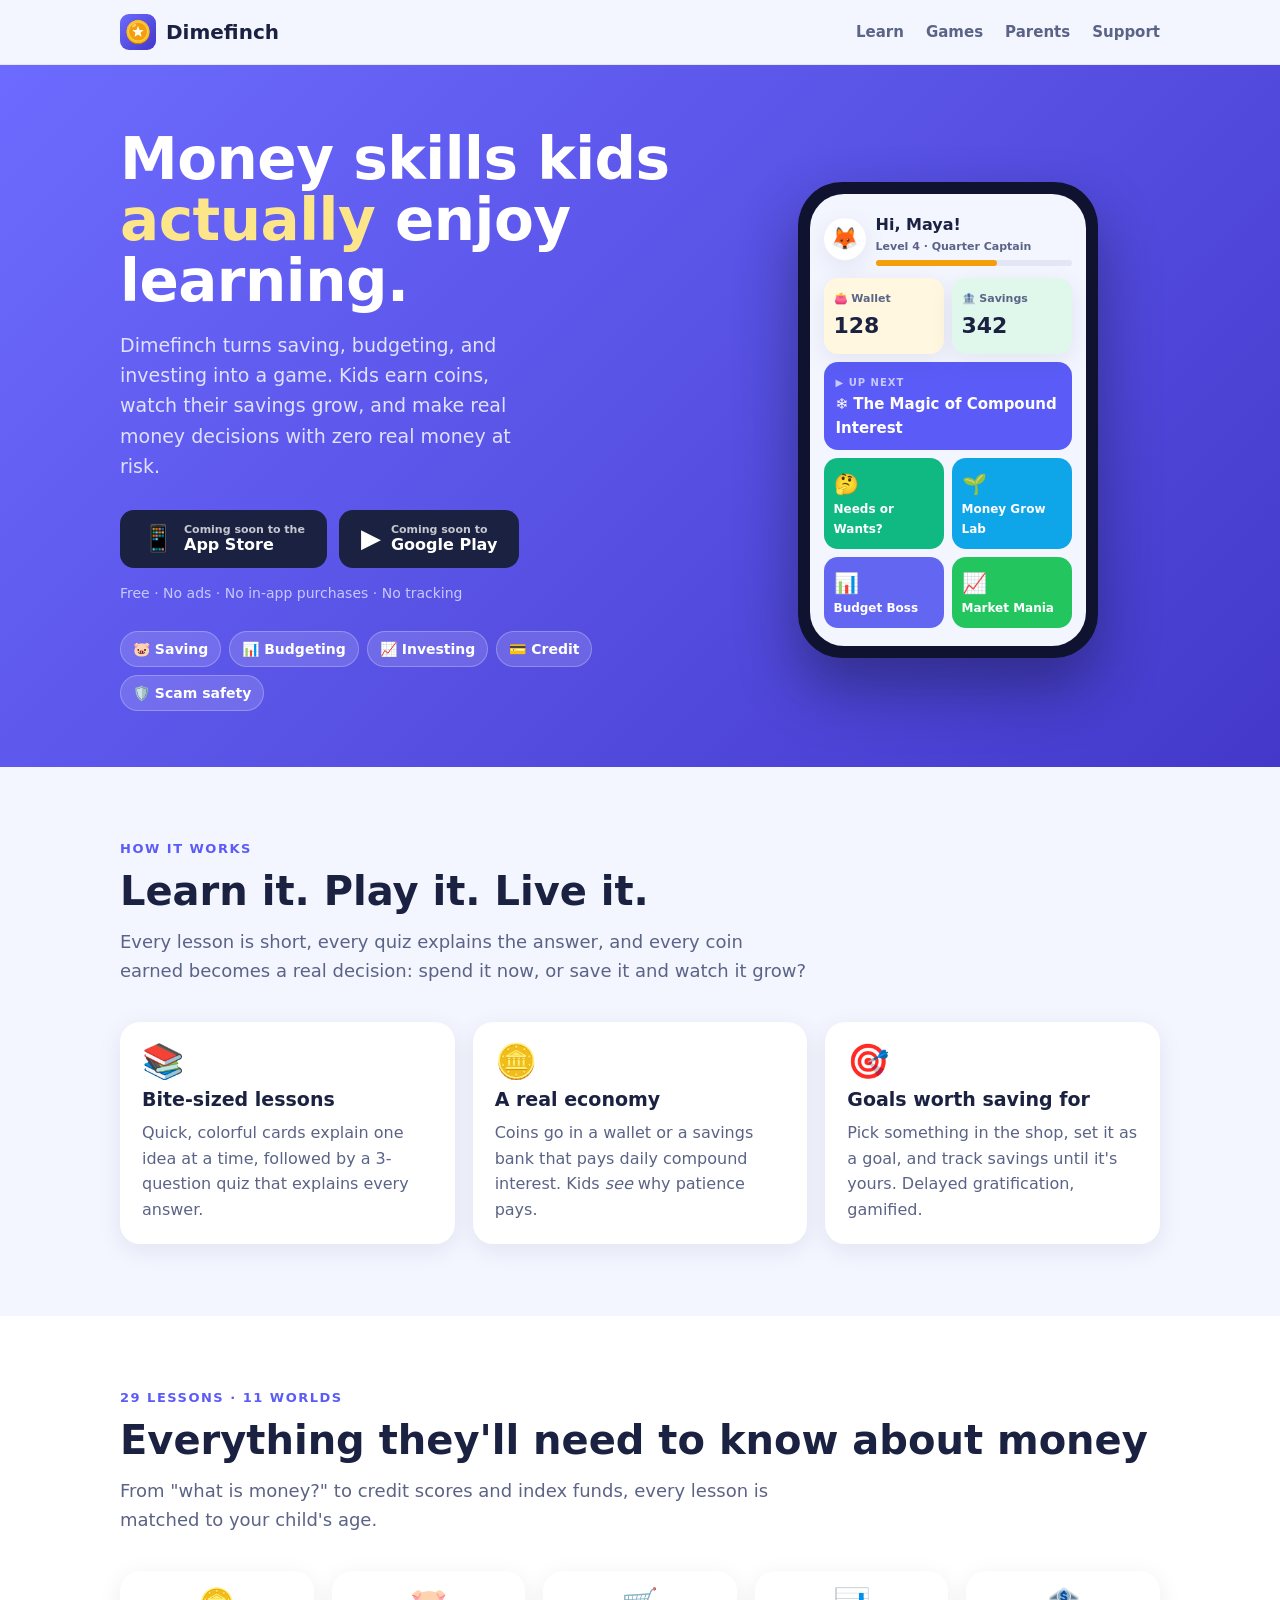
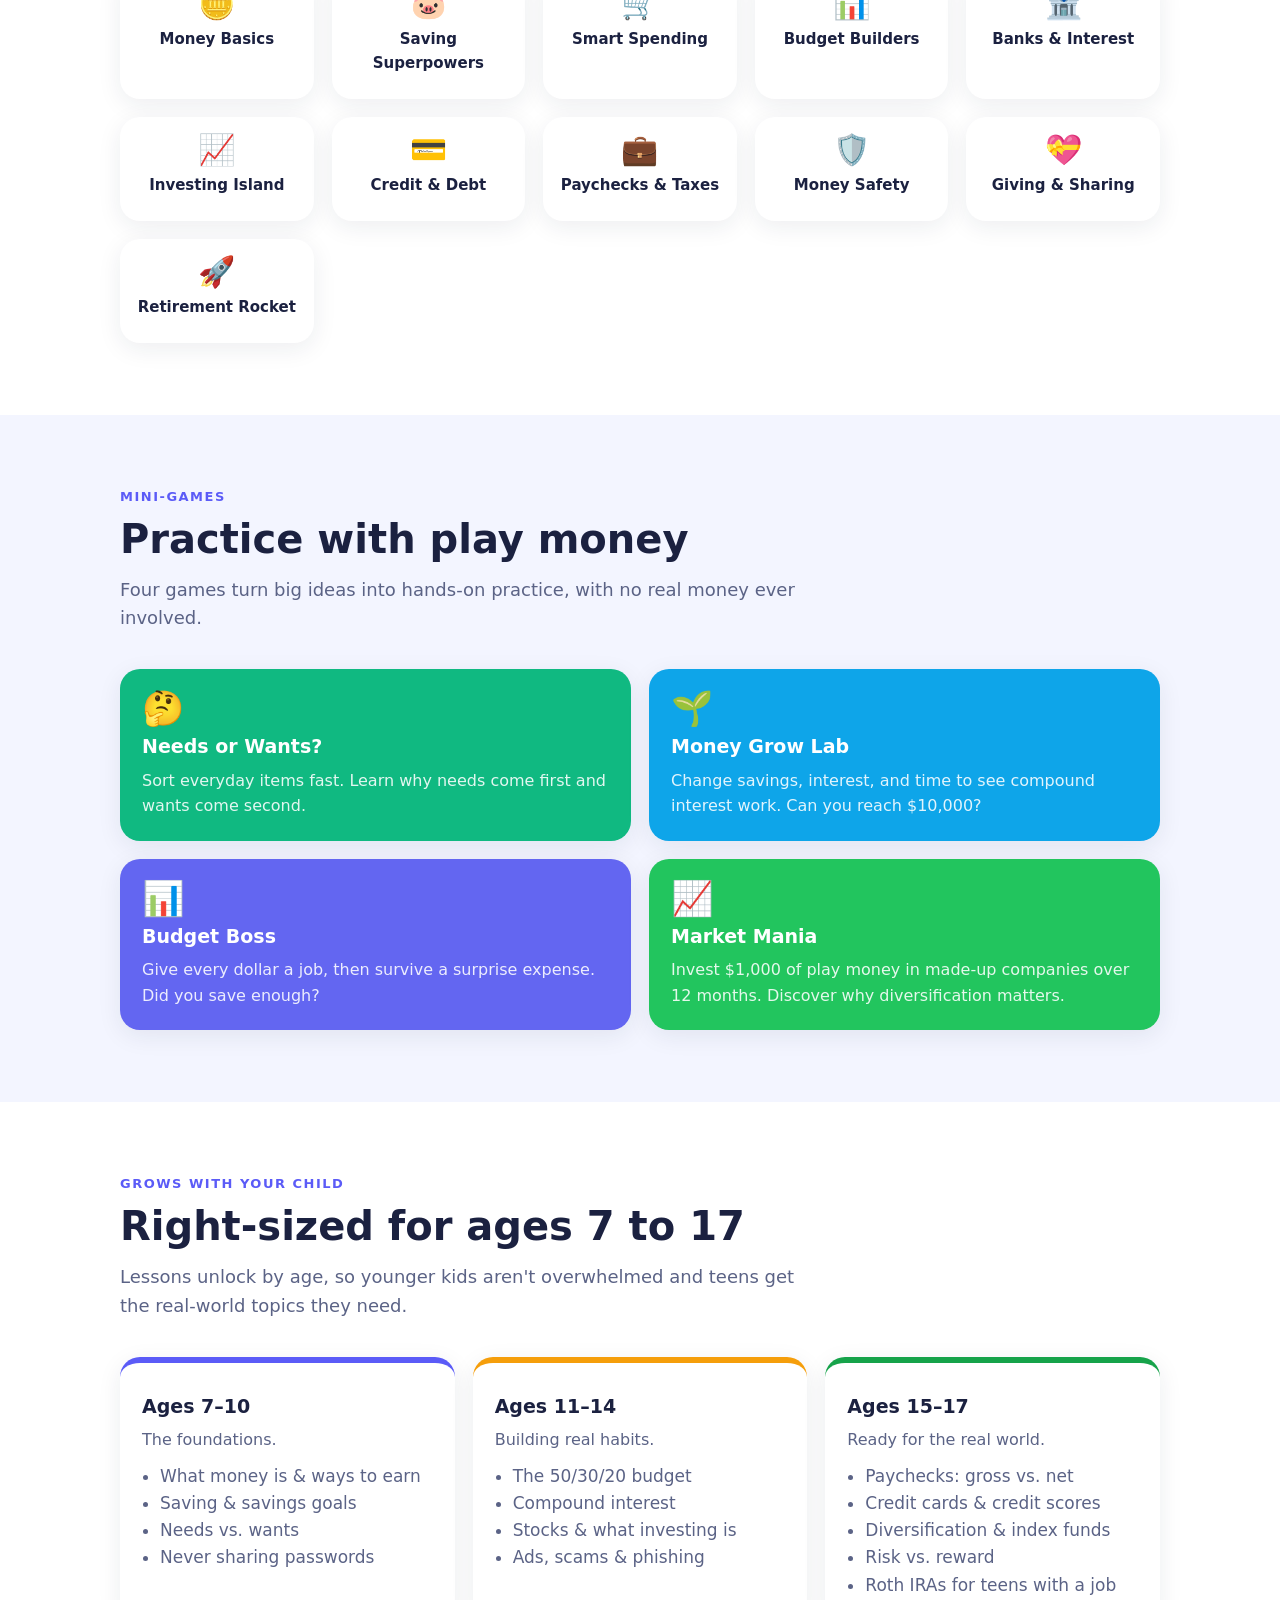
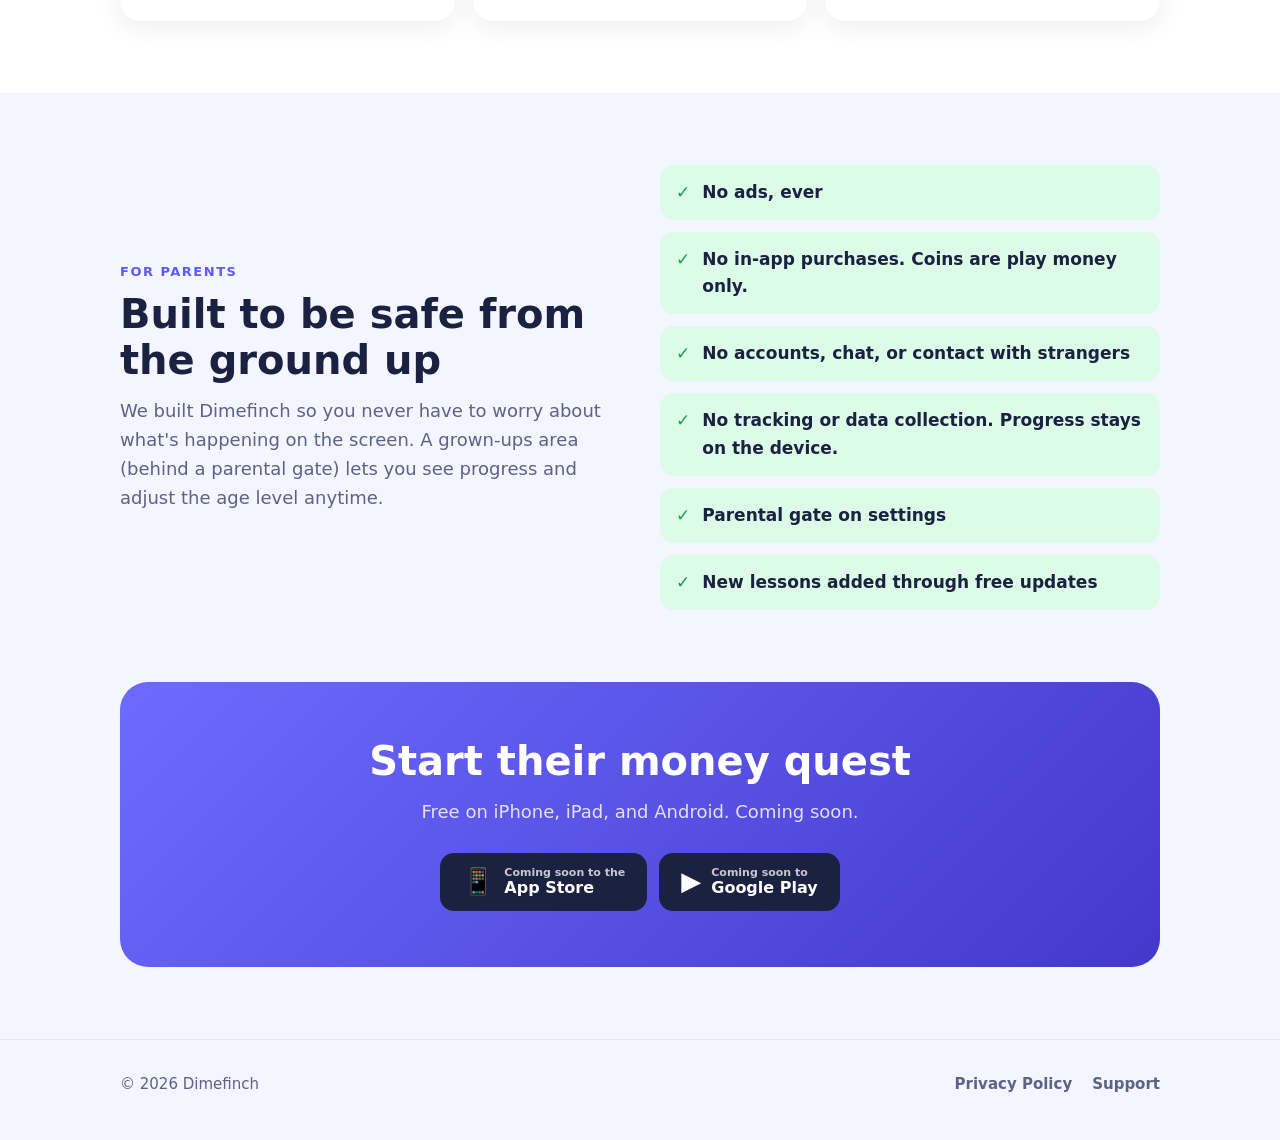
==== index.html @ 4762e1cc "Add Dimefinch website, privacy policy and support page" ====
<!doctype html>
<html lang="en">
<head>
  <meta charset="utf-8">
  <meta name="viewport" content="width=device-width, initial-scale=1">
  <title>Dimefinch: Money Game for Kids</title>
  <meta name="description" content="Dimefinch teaches kids ages 7–17 how money works (saving, budgeting, investing and more) through fun lessons and games. No ads, no tracking, no in-app purchases.">
  <meta property="og:title" content="Dimefinch: Money Game for Kids">
  <meta property="og:description" content="Fun lessons and games that teach kids 7–17 to save, budget, and invest. No ads, no tracking.">
  <meta property="og:image" content="icon.png">
  <link rel="icon" href="favicon.png">
  <link rel="apple-touch-icon" href="icon.png">
  <link rel="stylesheet" href="style.css">
</head>
<body>

<header class="nav">
  <div class="wrap">
    <a class="brand" href="index.html"><img src="icon.png" alt="">Dimefinch</a>
    <nav class="nav-links">
      <a href="#learn" class="hide-sm">Learn</a>
      <a href="#games" class="hide-sm">Games</a>
      <a href="#parents">Parents</a>
      <a href="support.html">Support</a>
    </nav>
  </div>
</header>

<main>
  <div class="hero">
    <div class="wrap">
      <div>
        <h1>Money skills kids <em>actually</em> enjoy learning.</h1>
        <p class="lead">Dimefinch turns saving, budgeting, and investing into a game. Kids earn coins, watch their savings grow, and make real money decisions with zero real money at risk.</p>
        <div class="badges">
          <a class="btn btn-dark" aria-disabled="true"><span class="icon">📱</span><span><small>Coming soon to the</small>App Store</span></a>
          <a class="btn btn-dark" aria-disabled="true"><span class="icon">▶</span><span><small>Coming soon to</small>Google Play</span></a>
        </div>
        <p class="note">Free · No ads · No in-app purchases · No tracking</p>
        <div class="chips">
          <span class="chip">🐷 Saving</span><span class="chip">📊 Budgeting</span><span class="chip">📈 Investing</span><span class="chip">💳 Credit</span><span class="chip">🛡️ Scam safety</span>
        </div>
      </div>

      <div class="phone" aria-label="Preview of the Dimefinch home screen">
        <div class="screen">
          <div class="s-head">
            <div class="s-ava">🦊</div>
            <div style="flex:1">
              <div class="s-name">Hi, Maya!</div>
              <div class="s-level">Level 4 · Quarter Captain</div>
              <div class="s-bar"><i></i></div>
            </div>
          </div>
          <div class="s-row">
            <div class="s-tile" style="background:#FFF7E0"><span>👛 Wallet</span><b>128</b></div>
            <div class="s-tile" style="background:#E0F7EC"><span>🏦 Savings</span><b>342</b></div>
          </div>
          <div class="s-next"><small>▶ UP NEXT</small><b>❄️ The Magic of Compound Interest</b></div>
          <div class="s-row">
            <div class="s-game" style="background:#10B981"><span class="e">🤔</span>Needs or Wants?</div>
            <div class="s-game" style="background:#0EA5E9"><span class="e">🌱</span>Money Grow Lab</div>
          </div>
          <div class="s-row" style="margin:0">
            <div class="s-game" style="background:#6366F1"><span class="e">📊</span>Budget Boss</div>
            <div class="s-game" style="background:#22C55E"><span class="e">📈</span>Market Mania</div>
          </div>
        </div>
      </div>
    </div>
  </div>

  <section id="how">
    <div class="wrap">
      <p class="eyebrow">How it works</p>
      <h2>Learn it. Play it. Live it.</h2>
      <p class="section-lead">Every lesson is short, every quiz explains the answer, and every coin earned becomes a real decision: spend it now, or save it and watch it grow?</p>
      <div class="grid grid-3">
        <div class="card"><div class="e">📚</div><h3>Bite-sized lessons</h3><p>Quick, colorful cards explain one idea at a time, followed by a 3-question quiz that explains every answer.</p></div>
        <div class="card"><div class="e">🪙</div><h3>A real economy</h3><p>Coins go in a wallet or a savings bank that pays daily compound interest. Kids <em>see</em> why patience pays.</p></div>
        <div class="card"><div class="e">🎯</div><h3>Goals worth saving for</h3><p>Pick something in the shop, set it as a goal, and track savings until it's yours. Delayed gratification, gamified.</p></div>
      </div>
    </div>
  </section>

  <section id="learn" class="alt">
    <div class="wrap">
      <p class="eyebrow">29 lessons · 11 worlds</p>
      <h2>Everything they'll need to know about money</h2>
      <p class="section-lead">From "what is money?" to credit scores and index funds, every lesson is matched to your child's age.</p>
      <div class="grid grid-5">
        <div class="card world"><div class="e">🪙</div><h3>Money Basics</h3></div>
        <div class="card world"><div class="e">🐷</div><h3>Saving Superpowers</h3></div>
        <div class="card world"><div class="e">🛒</div><h3>Smart Spending</h3></div>
        <div class="card world"><div class="e">📊</div><h3>Budget Builders</h3></div>
        <div class="card world"><div class="e">🏦</div><h3>Banks &amp; Interest</h3></div>
        <div class="card world"><div class="e">📈</div><h3>Investing Island</h3></div>
        <div class="card world"><div class="e">💳</div><h3>Credit &amp; Debt</h3></div>
        <div class="card world"><div class="e">💼</div><h3>Paychecks &amp; Taxes</h3></div>
        <div class="card world"><div class="e">🛡️</div><h3>Money Safety</h3></div>
        <div class="card world"><div class="e">💝</div><h3>Giving &amp; Sharing</h3></div>
        <div class="card world"><div class="e">🚀</div><h3>Retirement Rocket</h3></div>
      </div>
    </div>
  </section>

  <section id="games">
    <div class="wrap">
      <p class="eyebrow">Mini-games</p>
      <h2>Practice with play money</h2>
      <p class="section-lead">Four games turn big ideas into hands-on practice, with no real money ever involved.</p>
      <div class="grid grid-2">
        <div class="card game" style="background:#10B981"><div class="e">🤔</div><h3>Needs or Wants?</h3><p>Sort everyday items fast. Learn why needs come first and wants come second.</p></div>
        <div class="card game" style="background:#0EA5E9"><div class="e">🌱</div><h3>Money Grow Lab</h3><p>Change savings, interest, and time to see compound interest work. Can you reach $10,000?</p></div>
        <div class="card game" style="background:#6366F1"><div class="e">📊</div><h3>Budget Boss</h3><p>Give every dollar a job, then survive a surprise expense. Did you save enough?</p></div>
        <div class="card game" style="background:#22C55E"><div class="e">📈</div><h3>Market Mania</h3><p>Invest $1,000 of play money in made-up companies over 12 months. Discover why diversification matters.</p></div>
      </div>
    </div>
  </section>

  <section class="alt ages">
    <div class="wrap">
      <p class="eyebrow">Grows with your child</p>
      <h2>Right-sized for ages 7 to 17</h2>
      <p class="section-lead">Lessons unlock by age, so younger kids aren't overwhelmed and teens get the real-world topics they need.</p>
      <div class="grid grid-3">
        <div class="card"><h3>Ages 7–10</h3><p>The foundations.</p><ul><li>What money is &amp; ways to earn</li><li>Saving &amp; savings goals</li><li>Needs vs. wants</li><li>Never sharing passwords</li></ul></div>
        <div class="card"><h3>Ages 11–14</h3><p>Building real habits.</p><ul><li>The 50/30/20 budget</li><li>Compound interest</li><li>Stocks &amp; what investing is</li><li>Ads, scams &amp; phishing</li></ul></div>
        <div class="card"><h3>Ages 15–17</h3><p>Ready for the real world.</p><ul><li>Paychecks: gross vs. net</li><li>Credit cards &amp; credit scores</li><li>Diversification &amp; index funds</li><li>Risk vs. reward</li><li>Roth IRAs for teens with a job</li></ul></div>
      </div>
    </div>
  </section>

  <section id="parents">
    <div class="wrap parents">
      <div>
        <p class="eyebrow">For parents</p>
        <h2>Built to be safe from the ground up</h2>
        <p class="section-lead" style="margin-bottom:0">We built Dimefinch so you never have to worry about what's happening on the screen. A grown-ups area (behind a parental gate) lets you see progress and adjust the age level anytime.</p>
      </div>
      <ul class="checks">
        <li>No ads, ever</li>
        <li>No in-app purchases. Coins are play money only.</li>
        <li>No accounts, chat, or contact with strangers</li>
        <li>No tracking or data collection. Progress stays on the device.</li>
        <li>Parental gate on settings</li>
        <li>New lessons added through free updates</li>
      </ul>
    </div>
  </section>

  <section style="padding-top:0">
    <div class="wrap">
      <div class="cta">
        <h2>Start their money quest</h2>
        <p>Free on iPhone, iPad, and Android. Coming soon.</p>
        <div class="badges">
          <a class="btn btn-dark" aria-disabled="true"><span class="icon">📱</span><span><small>Coming soon to the</small>App Store</span></a>
          <a class="btn btn-dark" aria-disabled="true"><span class="icon">▶</span><span><small>Coming soon to</small>Google Play</span></a>
        </div>
      </div>
    </div>
  </section>
</main>

<footer>
  <div class="wrap">
    <span>© 2026 Dimefinch</span>
    <nav><a href="privacy.html">Privacy Policy</a><a href="support.html">Support</a></nav>
  </div>
</footer>

</body>
</html>
---- style.css ----
:root {
  --bg: #F3F5FF;
  --card: #FFFFFF;
  --ink: #1B2140;
  --sub: #5B6386;
  --line: #E3E7F5;
  --primary: #5B5BF7;
  --primary-dark: #3E3ED6;
  --gold: #F59E0B;
  --gold-soft: #FEF3C7;
  --green: #16A34A;
  --green-soft: #DCFCE7;
  --radius: 20px;
  --shadow: 0 6px 24px rgba(27, 33, 64, 0.08);
}

* { box-sizing: border-box; }

html { scroll-behavior: smooth; }

body {
  margin: 0;
  font-family: ui-rounded, system-ui, -apple-system, "Segoe UI", Roboto, sans-serif;
  color: var(--ink);
  background: var(--bg);
  line-height: 1.6;
  font-size: 17px;
}

a { color: var(--primary-dark); }

img { max-width: 100%; display: block; }

.wrap { max-width: 1080px; margin: 0 auto; padding: 0 20px; }

/* ── Nav ── */
.nav { position: sticky; top: 0; z-index: 10; background: rgba(243, 245, 255, 0.9); backdrop-filter: blur(10px); border-bottom: 1px solid var(--line); }
.nav .wrap { display: flex; align-items: center; justify-content: space-between; height: 64px; }
.brand { display: flex; align-items: center; gap: 10px; font-weight: 900; font-size: 20px; color: var(--ink); text-decoration: none; }
.brand img { width: 36px; height: 36px; border-radius: 9px; }
.nav-links { display: flex; gap: 22px; }
.nav-links a { color: var(--sub); font-weight: 800; text-decoration: none; font-size: 15px; }
.nav-links a:hover { color: var(--primary-dark); }

/* ── Buttons ── */
.btn { display: inline-flex; align-items: center; gap: 10px; padding: 14px 22px; border-radius: 14px; font-weight: 900; text-decoration: none; font-size: 16px; border: 0; }
.btn-dark { background: var(--ink); color: #fff; }
.btn-dark small { display: block; font-size: 11px; font-weight: 700; opacity: 0.75; line-height: 1.1; }
.btn-dark span { line-height: 1.15; text-align: left; }
.btn-dark .icon { font-size: 26px; }
.btn[aria-disabled="true"] { cursor: default; }

/* ── Hero ── */
.hero { padding: 64px 0 56px; background: linear-gradient(135deg, #6D6BFF 0%, #4338CA 100%); color: #fff; }
.hero .wrap { display: grid; grid-template-columns: 1.15fr 0.85fr; gap: 40px; align-items: center; }
.hero h1 { font-size: clamp(36px, 5.5vw, 58px); line-height: 1.05; margin: 0 0 18px; font-weight: 900; letter-spacing: -0.5px; }
.hero h1 em { font-style: normal; color: #FDE68A; }
.hero p.lead { font-size: 19px; color: #E0E1FF; margin: 0 0 28px; max-width: 34ch; }
.badges { display: flex; flex-wrap: wrap; gap: 12px; }
.hero .note { margin-top: 14px; font-size: 14px; color: #C7C8FF; }
.chips { display: flex; flex-wrap: wrap; gap: 8px; margin-top: 26px; }
.chip { background: rgba(255, 255, 255, 0.14); border: 1px solid rgba(255, 255, 255, 0.25); padding: 6px 12px; border-radius: 999px; font-size: 14px; font-weight: 800; }

/* ── Phone mockup ── */
.phone { width: 300px; margin: 0 auto; background: #0F1330; border-radius: 44px; padding: 12px; box-shadow: 0 30px 60px rgba(15, 19, 48, 0.45); }
.screen { background: var(--bg); border-radius: 34px; padding: 18px 14px; color: var(--ink); font-size: 13px; overflow: hidden; }
.s-head { display: flex; align-items: center; gap: 10px; margin-bottom: 12px; }
.s-ava { width: 42px; height: 42px; border-radius: 50%; background: #fff; display: grid; place-items: center; font-size: 22px; box-shadow: var(--shadow); }
.s-name { font-weight: 900; font-size: 16px; }
.s-level { color: var(--sub); font-weight: 700; font-size: 11px; }
.s-bar { height: 6px; background: var(--line); border-radius: 3px; margin-top: 4px; }
.s-bar > i { display: block; height: 100%; width: 62%; background: var(--gold); border-radius: 3px; }
.s-row { display: grid; grid-template-columns: 1fr 1fr; gap: 8px; margin-bottom: 8px; }
.s-tile { border-radius: 14px; padding: 10px; box-shadow: var(--shadow); }
.s-tile b { display: block; font-size: 22px; font-weight: 900; }
.s-tile span { color: var(--sub); font-weight: 800; font-size: 11px; }
.s-next { background: var(--primary); color: #fff; border-radius: 14px; padding: 10px 12px; margin-bottom: 8px; }
.s-next small { color: #C7C8FF; font-weight: 900; letter-spacing: 1px; font-size: 10px; }
.s-next b { display: block; font-size: 15px; }
.s-game { border-radius: 14px; padding: 10px; color: #fff; font-weight: 900; min-height: 64px; display: flex; flex-direction: column; justify-content: space-between; font-size: 12px; }
.s-game .e { font-size: 20px; }

/* ── Sections ── */
section { padding: 72px 0; }
.eyebrow { color: var(--primary); font-weight: 900; letter-spacing: 1.5px; font-size: 13px; text-transform: uppercase; margin: 0 0 8px; }
h2 { font-size: clamp(28px, 4vw, 40px); line-height: 1.15; margin: 0 0 14px; font-weight: 900; }
.section-lead { color: var(--sub); font-size: 18px; max-width: 60ch; margin: 0 0 36px; }

.grid { display: grid; gap: 18px; }
.grid-3 { grid-template-columns: repeat(3, 1fr); }
.grid-2 { grid-template-columns: repeat(2, 1fr); }
.grid-5 { grid-template-columns: repeat(5, 1fr); }

.card { background: var(--card); border-radius: var(--radius); padding: 22px; box-shadow: var(--shadow); }
.card h3 { margin: 6px 0 6px; font-size: 19px; font-weight: 900; }
.card p { margin: 0; color: var(--sub); font-size: 16px; }
.card .e { font-size: 34px; line-height: 1; }

.world { text-align: center; padding: 18px 12px; }
.world .e { font-size: 30px; }
.world h3 { font-size: 15px; margin-top: 8px; }

.game { color: #fff; }
.game p { color: rgba(255, 255, 255, 0.88); }

.ages .card { border-top: 6px solid var(--primary); }
.ages .card:nth-child(2) { border-top-color: var(--gold); }
.ages .card:nth-child(3) { border-top-color: var(--green); }
.ages ul { margin: 10px 0 0; padding-left: 18px; color: var(--sub); }

.alt { background: #fff; }

.parents { display: grid; grid-template-columns: 1fr 1fr; gap: 40px; align-items: center; }
.checks { list-style: none; padding: 0; margin: 0; display: grid; gap: 12px; }
.checks li { display: flex; gap: 12px; align-items: flex-start; background: var(--green-soft); border-radius: 14px; padding: 14px 16px; font-weight: 700; }
.checks li::before { content: "✓"; color: var(--green); font-weight: 900; }

.cta { text-align: center; background: linear-gradient(135deg, #6D6BFF 0%, #4338CA 100%); color: #fff; border-radius: 28px; padding: 56px 24px; }
.cta p { color: #E0E1FF; font-size: 18px; margin: 0 0 26px; }
.cta .badges { justify-content: center; }

/* ── Doc pages (privacy, support) ── */
.doc { max-width: 760px; margin: 0 auto; padding: 56px 20px 72px; }
.doc h1 { font-size: clamp(32px, 5vw, 44px); margin: 0 0 6px; font-weight: 900; line-height: 1.1; }
.doc .updated { color: var(--sub); margin: 0 0 32px; }
.doc h2 { font-size: 22px; margin: 36px 0 10px; }
.doc p, .doc li { color: #353C5E; }
.doc ul { padding-left: 22px; }
.callout { background: var(--gold-soft); border-radius: 16px; padding: 18px 20px; font-weight: 700; }

details { background: #fff; border-radius: 16px; padding: 16px 20px; box-shadow: var(--shadow); margin-bottom: 12px; }
details summary { font-weight: 900; cursor: pointer; font-size: 17px; }
details p { margin: 10px 0 0; }

/* ── Footer ── */
footer { border-top: 1px solid var(--line); padding: 32px 0 44px; color: var(--sub); font-size: 15px; }
footer .wrap { display: flex; flex-wrap: wrap; gap: 16px; justify-content: space-between; align-items: center; }
footer nav { display: flex; gap: 20px; }
footer a { color: var(--sub); font-weight: 800; text-decoration: none; }
footer a:hover { color: var(--primary-dark); }

/* ── Responsive ── */
@media (max-width: 900px) {
  .hero .wrap, .parents { grid-template-columns: 1fr; }
  .grid-5 { grid-template-columns: repeat(3, 1fr); }
  .grid-3 { grid-template-columns: 1fr 1fr; }
}
@media (max-width: 620px) {
  body { font-size: 16px; }
  .nav-links { gap: 14px; }
  .nav-links .hide-sm { display: none; }
  .hero { padding: 44px 0; }
  section { padding: 52px 0; }
  .grid-3, .grid-2 { grid-template-columns: 1fr; }
  .grid-5 { grid-template-columns: 1fr 1fr; }
  .phone { width: 270px; }
}
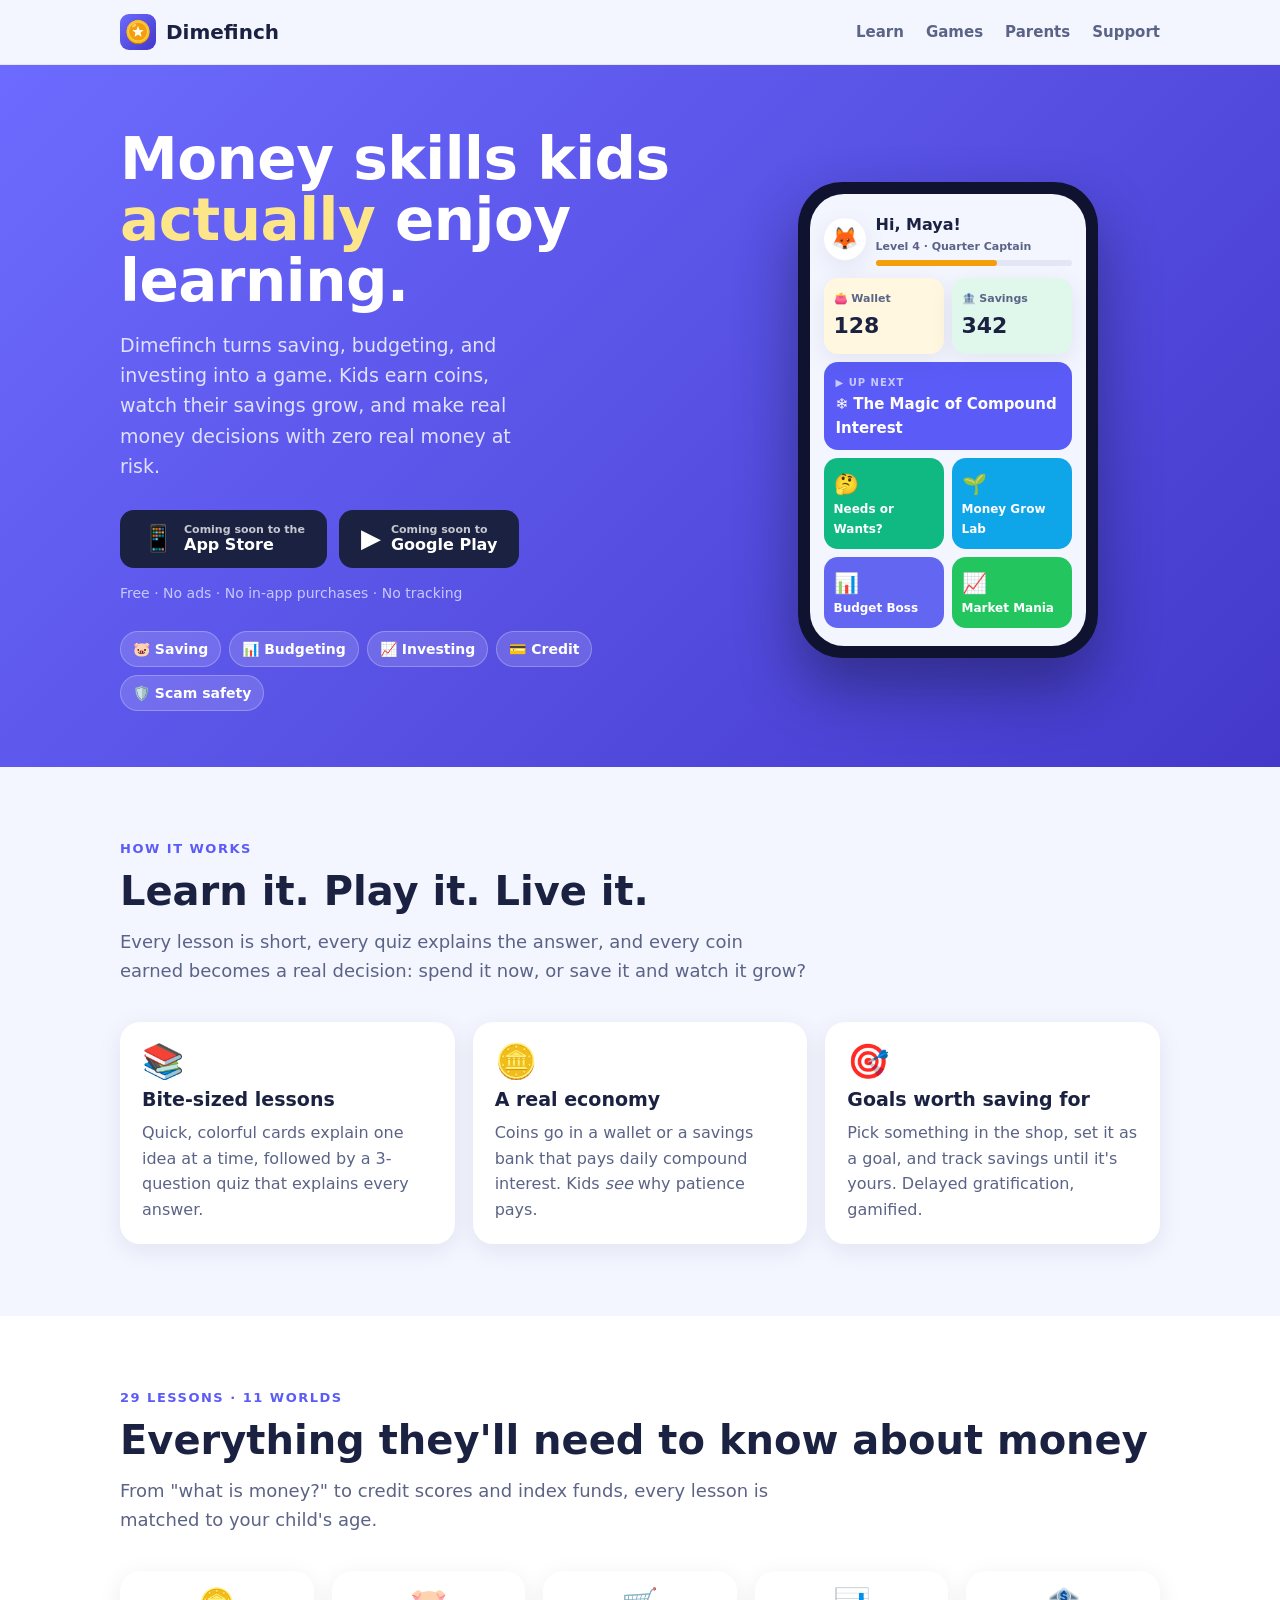
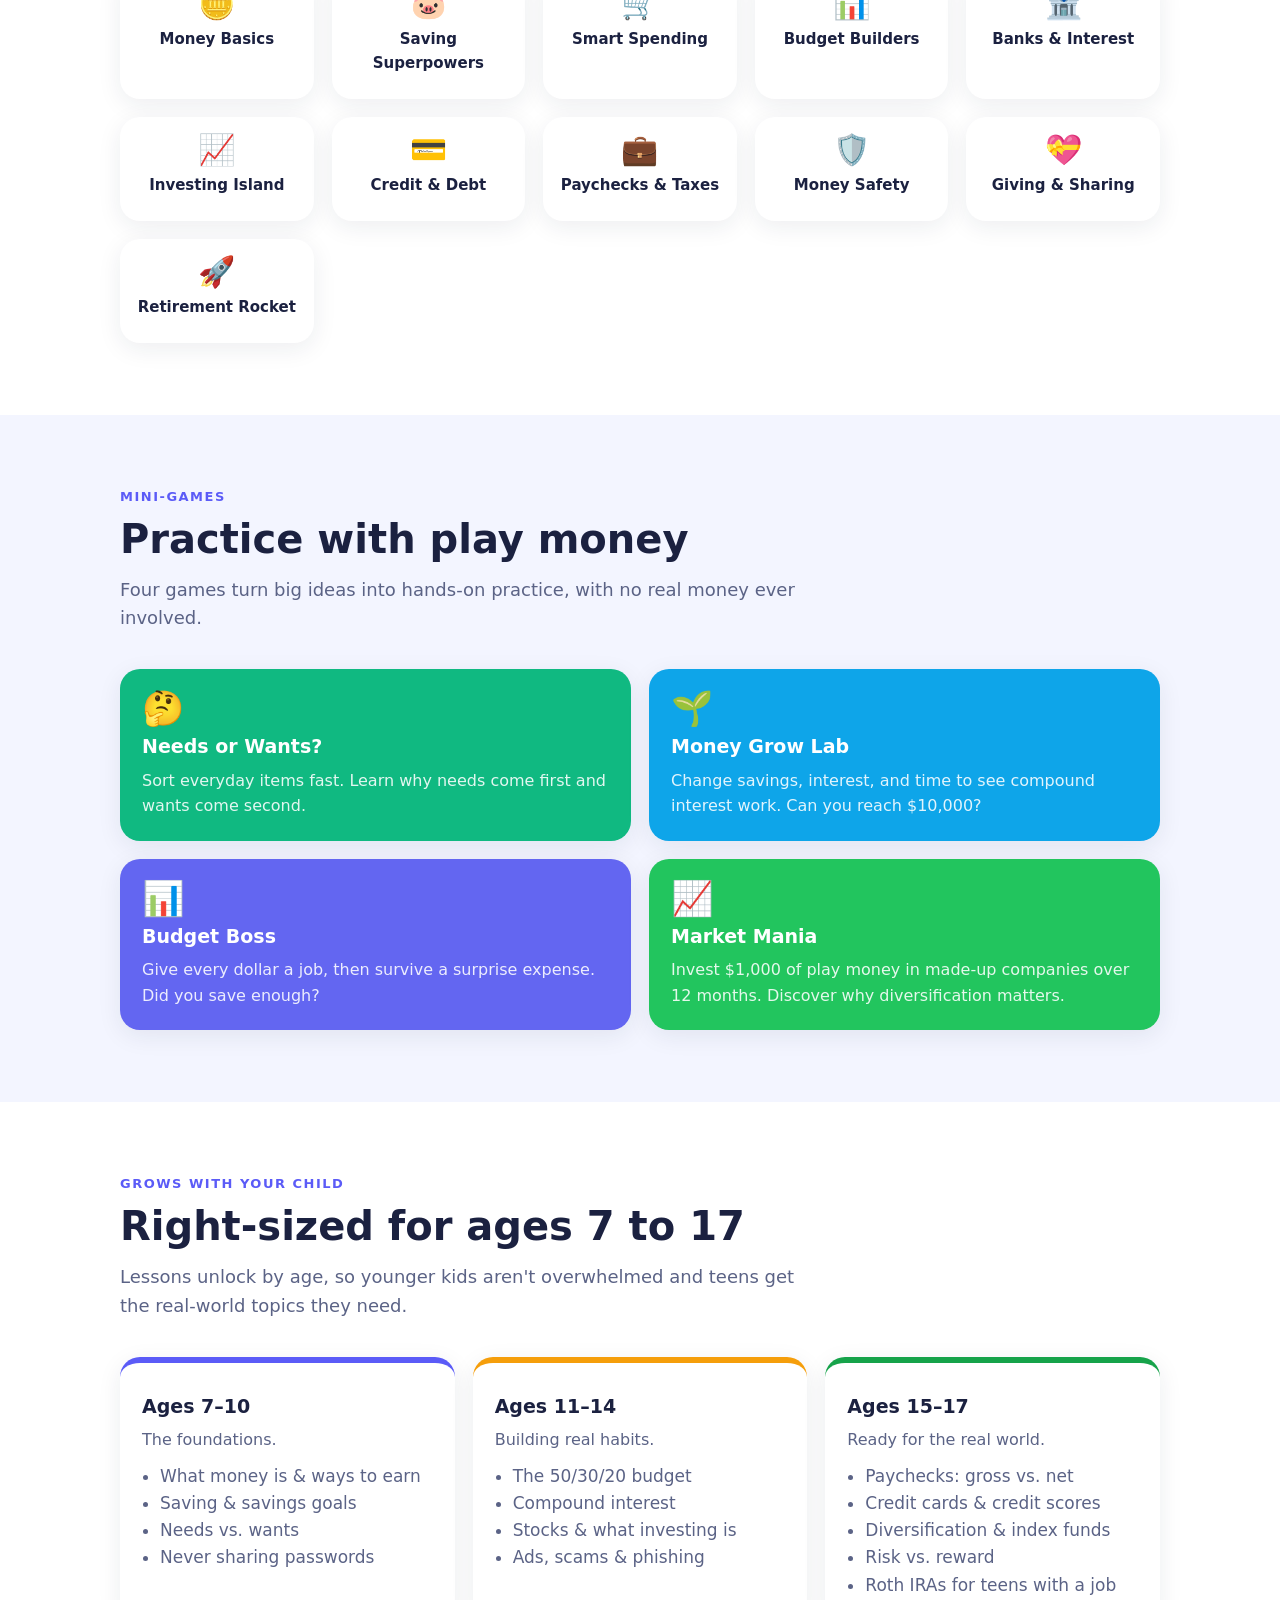
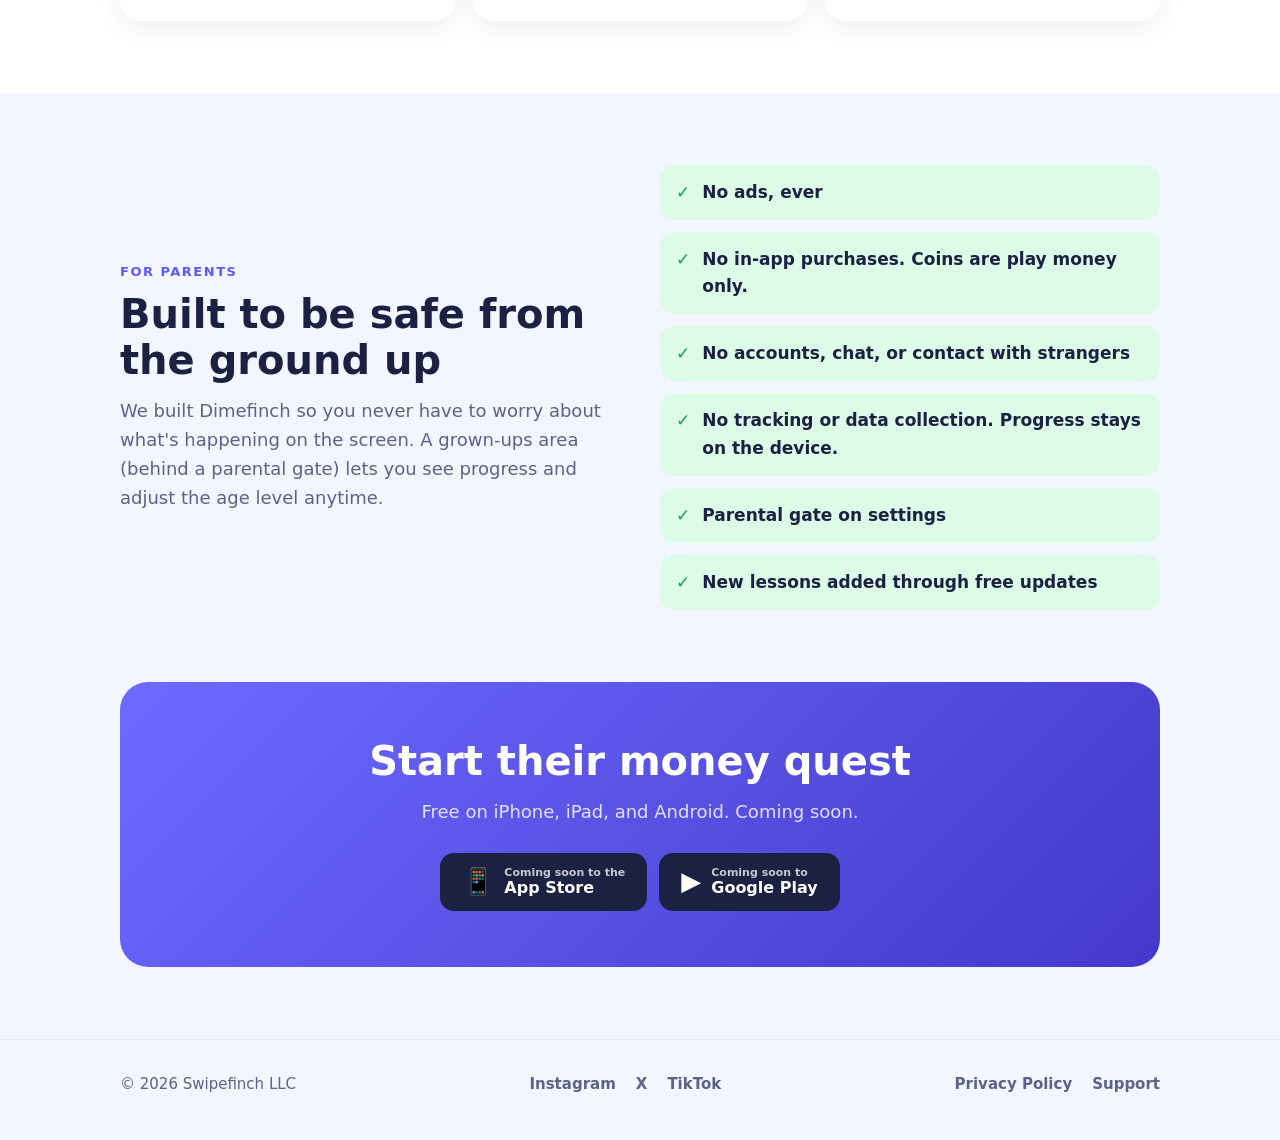
==== commit 2dcb540a: "Add social links and Swipefinch LLC copyright to footer Co-Authored-By: Claude Opus 5.5 <noreply@ant" ====
--- a/index.html
+++ b/index.html
@@ -165,7 +165,8 @@
 
 <footer>
   <div class="wrap">
-    <span>© 2026 Dimefinch</span>
+    <span>© 2026 Swipefinch LLC</span>
+    <nav class="social" aria-label="Dimefinch on social media"><a href="https://instagram.com/dimefinch" rel="noopener">Instagram</a><a href="https://x.com/dimefinch" rel="noopener">X</a><a href="https://www.tiktok.com/@dimefinch" rel="noopener">TikTok</a></nav>
     <nav><a href="privacy.html">Privacy Policy</a><a href="support.html">Support</a></nav>
   </div>
 </footer>
--- a/style.css
+++ b/style.css
@@ -138,6 +138,7 @@
 footer nav { display: flex; gap: 20px; }
 footer a { color: var(--sub); font-weight: 800; text-decoration: none; }
 footer a:hover { color: var(--primary-dark); }
+@media (max-width: 600px) { footer .wrap { flex-direction: column; align-items: flex-start; } }
 
 /* ── Responsive ── */
 @media (max-width: 900px) {
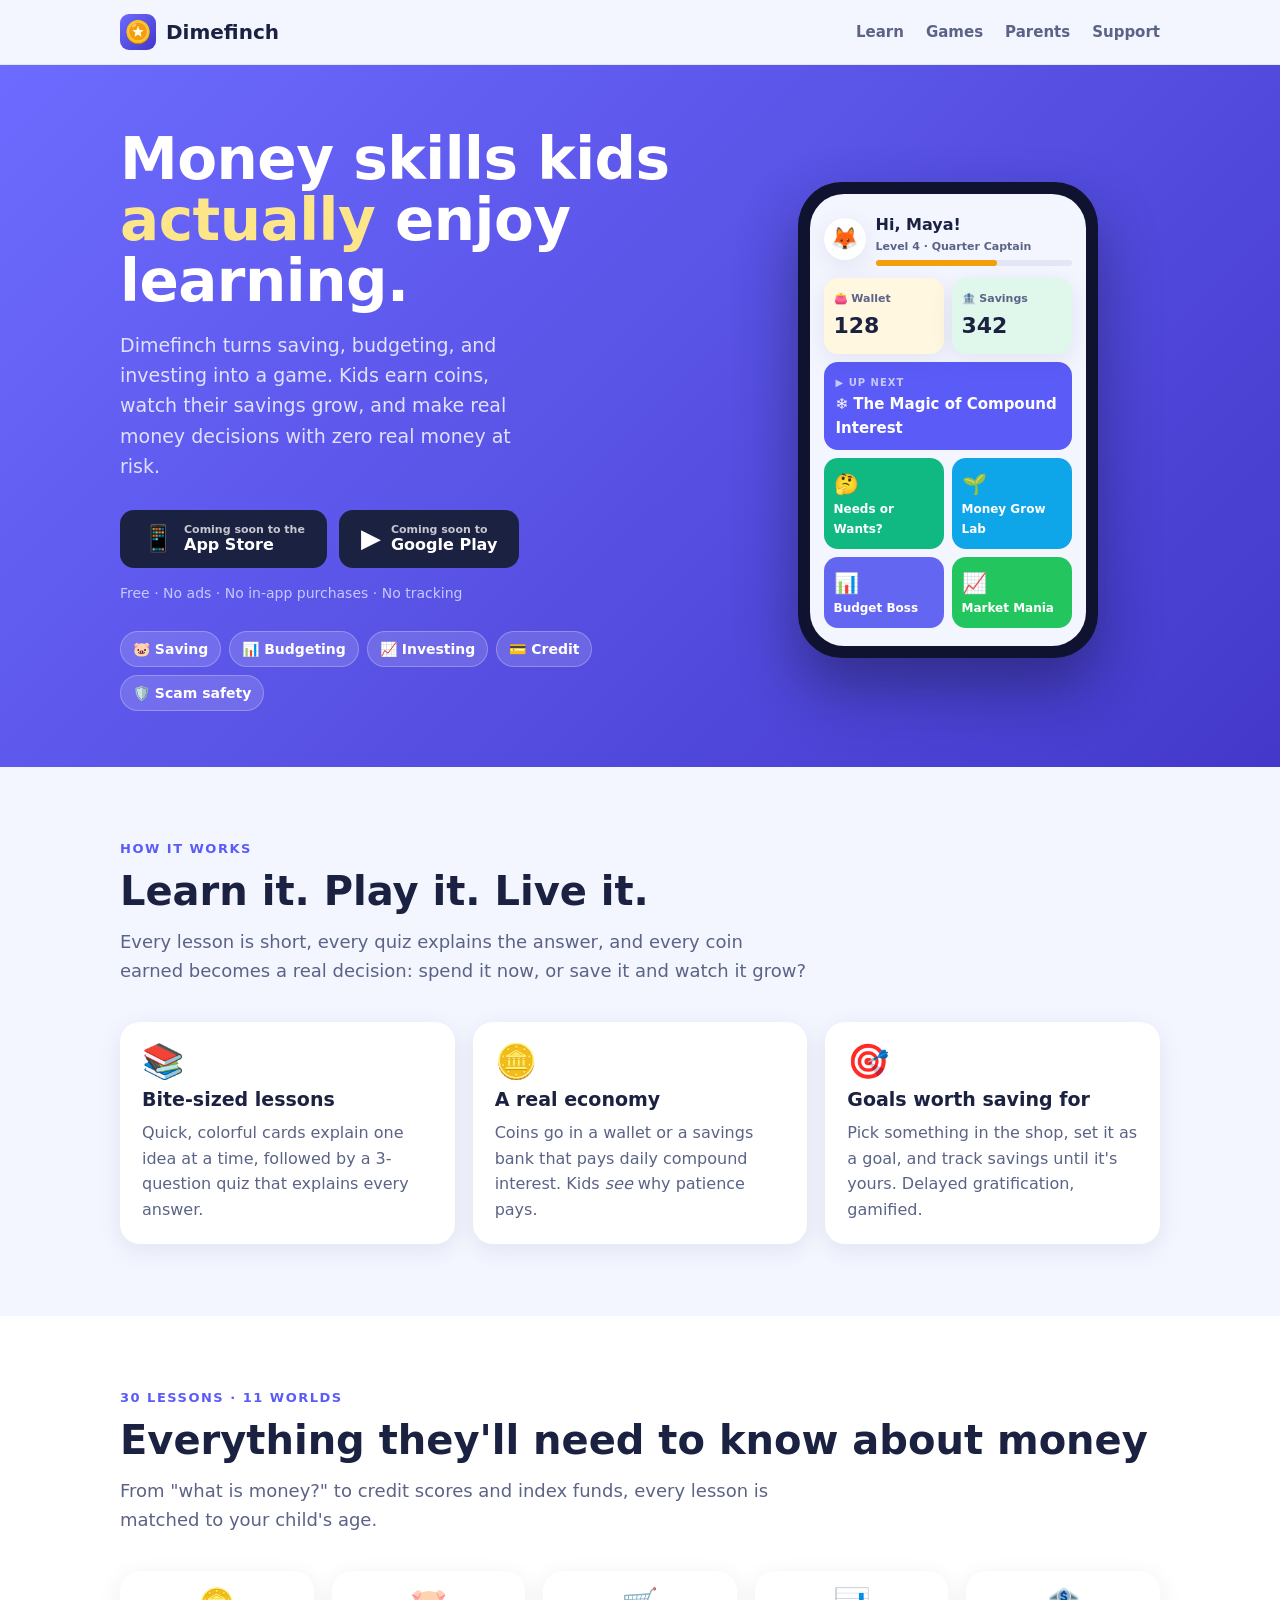
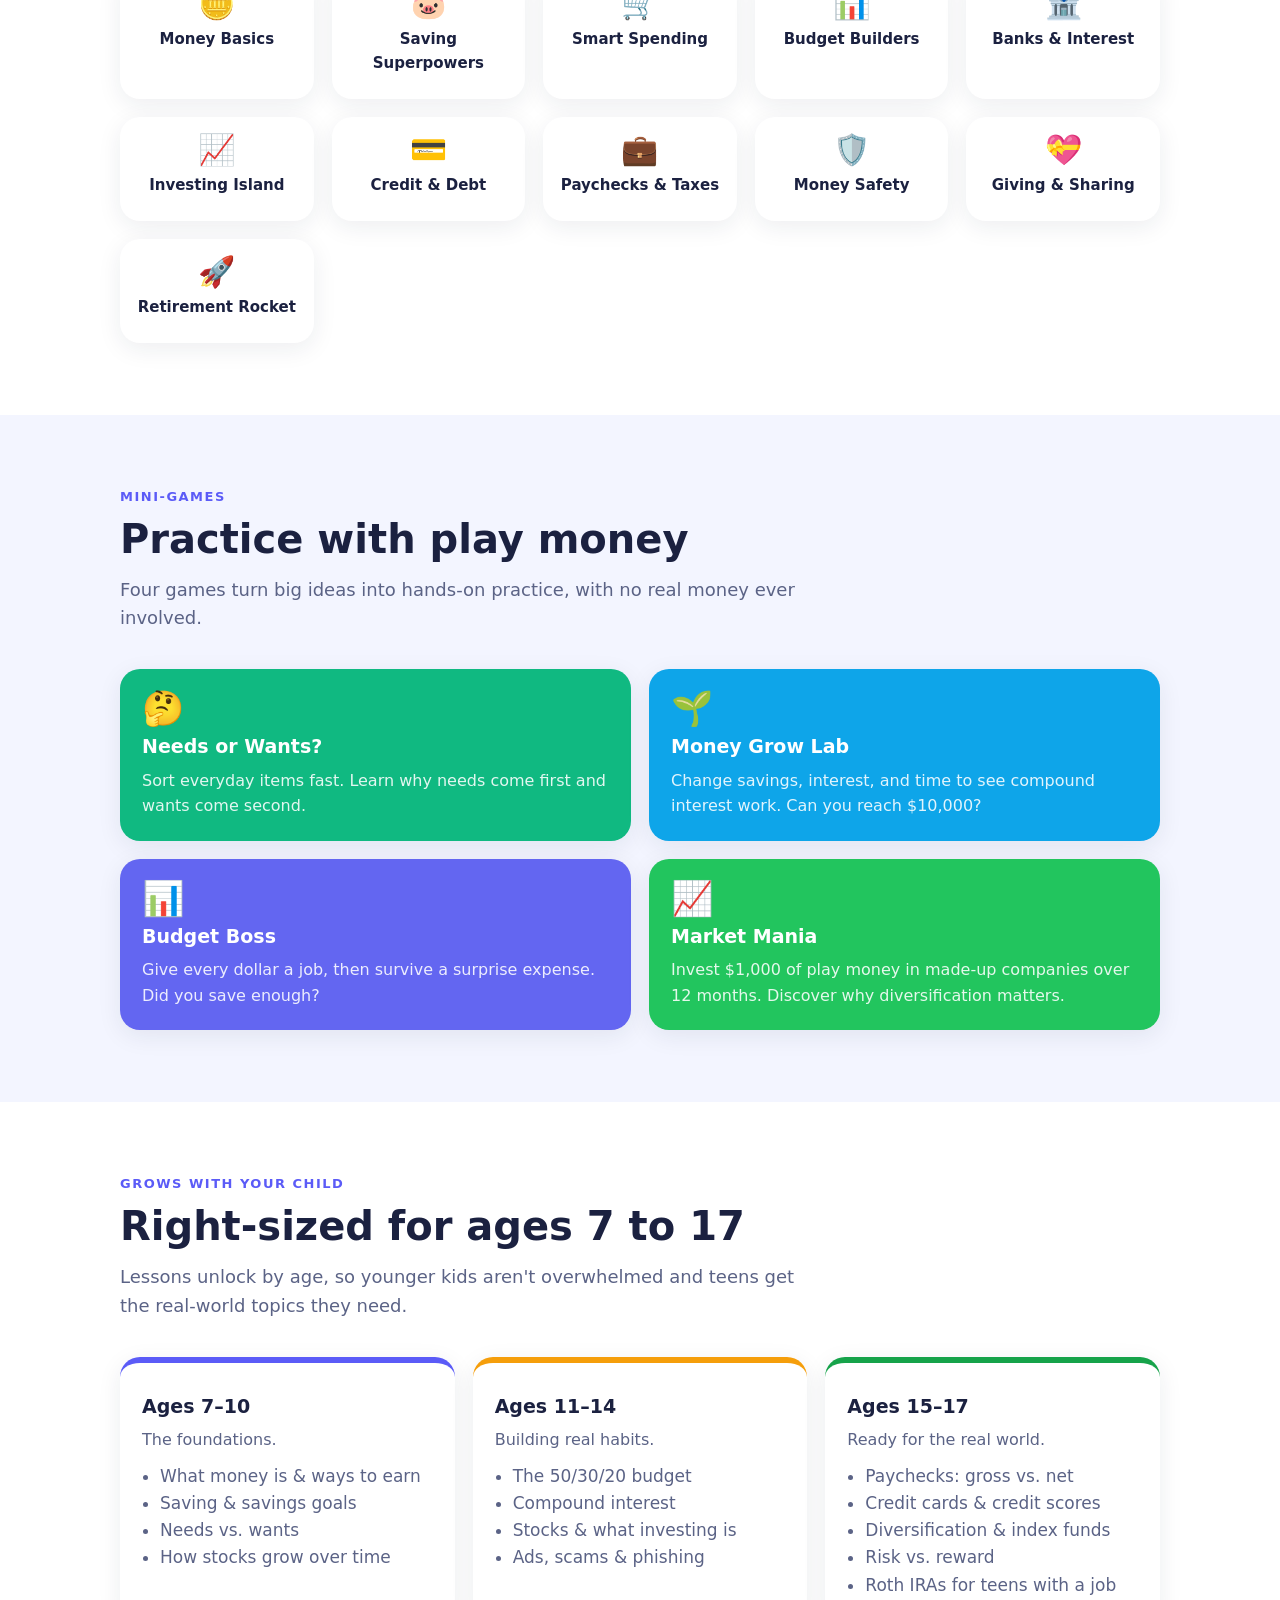
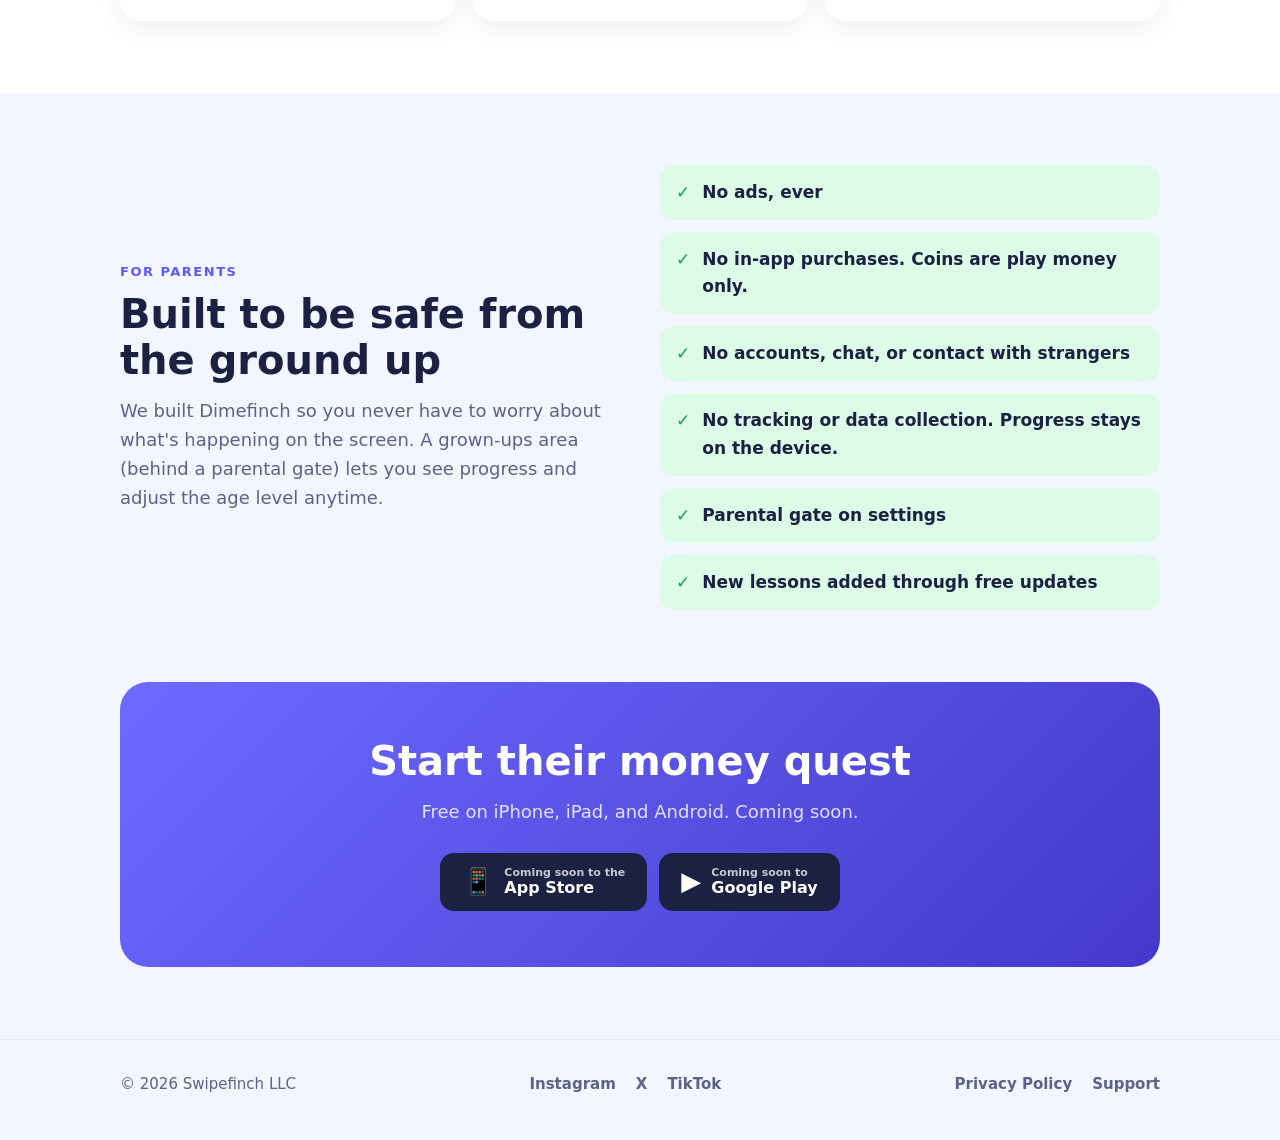
==== commit 32584559: "Add beginner stocks lesson for ages 7-10; 30 lessons" ====
--- a/index.html
+++ b/index.html
@@ -85,7 +85,7 @@
 
   <section id="learn" class="alt">
     <div class="wrap">
-      <p class="eyebrow">29 lessons · 11 worlds</p>
+      <p class="eyebrow">30 lessons · 11 worlds</p>
       <h2>Everything they'll need to know about money</h2>
       <p class="section-lead">From "what is money?" to credit scores and index funds, every lesson is matched to your child's age.</p>
       <div class="grid grid-5">
@@ -124,7 +124,7 @@
       <h2>Right-sized for ages 7 to 17</h2>
       <p class="section-lead">Lessons unlock by age, so younger kids aren't overwhelmed and teens get the real-world topics they need.</p>
       <div class="grid grid-3">
-        <div class="card"><h3>Ages 7–10</h3><p>The foundations.</p><ul><li>What money is &amp; ways to earn</li><li>Saving &amp; savings goals</li><li>Needs vs. wants</li><li>Never sharing passwords</li></ul></div>
+        <div class="card"><h3>Ages 7–10</h3><p>The foundations.</p><ul><li>What money is &amp; ways to earn</li><li>Saving &amp; savings goals</li><li>Needs vs. wants</li><li>How stocks grow over time</li></ul></div>
         <div class="card"><h3>Ages 11–14</h3><p>Building real habits.</p><ul><li>The 50/30/20 budget</li><li>Compound interest</li><li>Stocks &amp; what investing is</li><li>Ads, scams &amp; phishing</li></ul></div>
         <div class="card"><h3>Ages 15–17</h3><p>Ready for the real world.</p><ul><li>Paychecks: gross vs. net</li><li>Credit cards &amp; credit scores</li><li>Diversification &amp; index funds</li><li>Risk vs. reward</li><li>Roth IRAs for teens with a job</li></ul></div>
       </div>
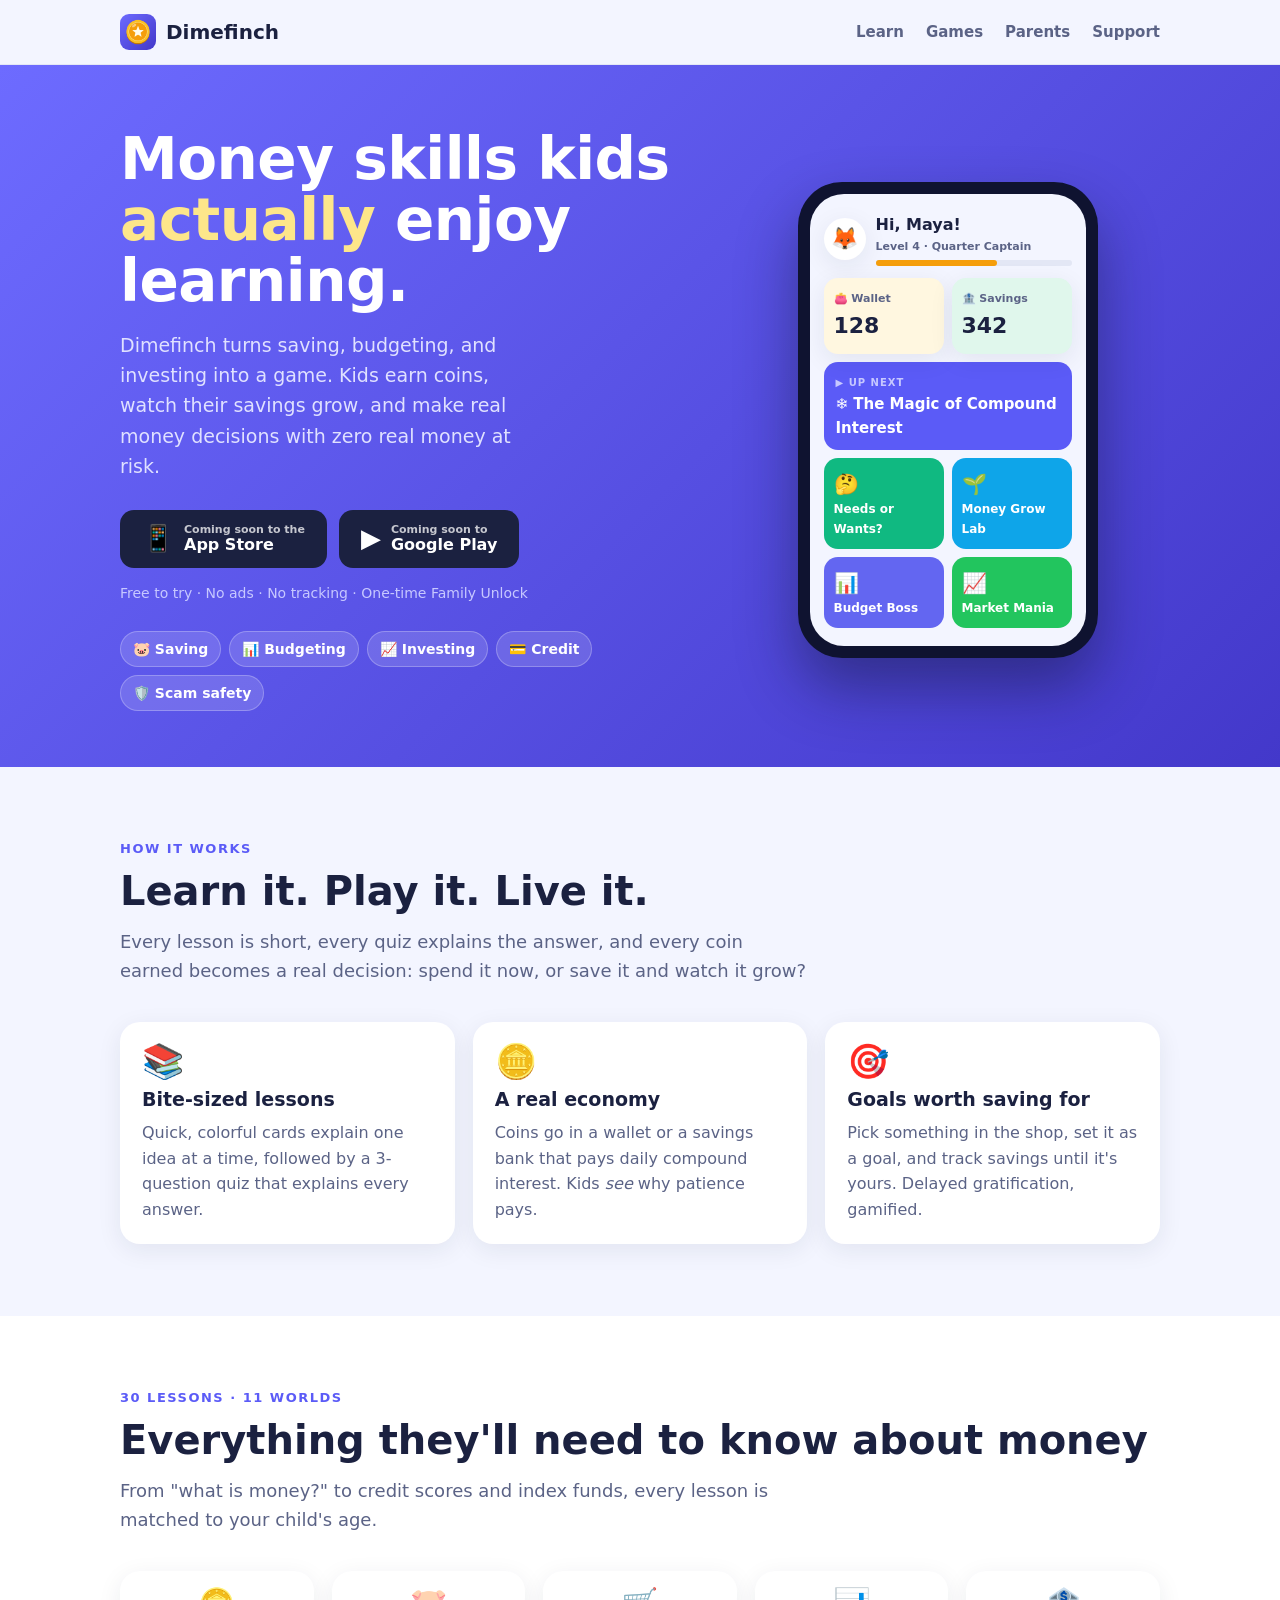
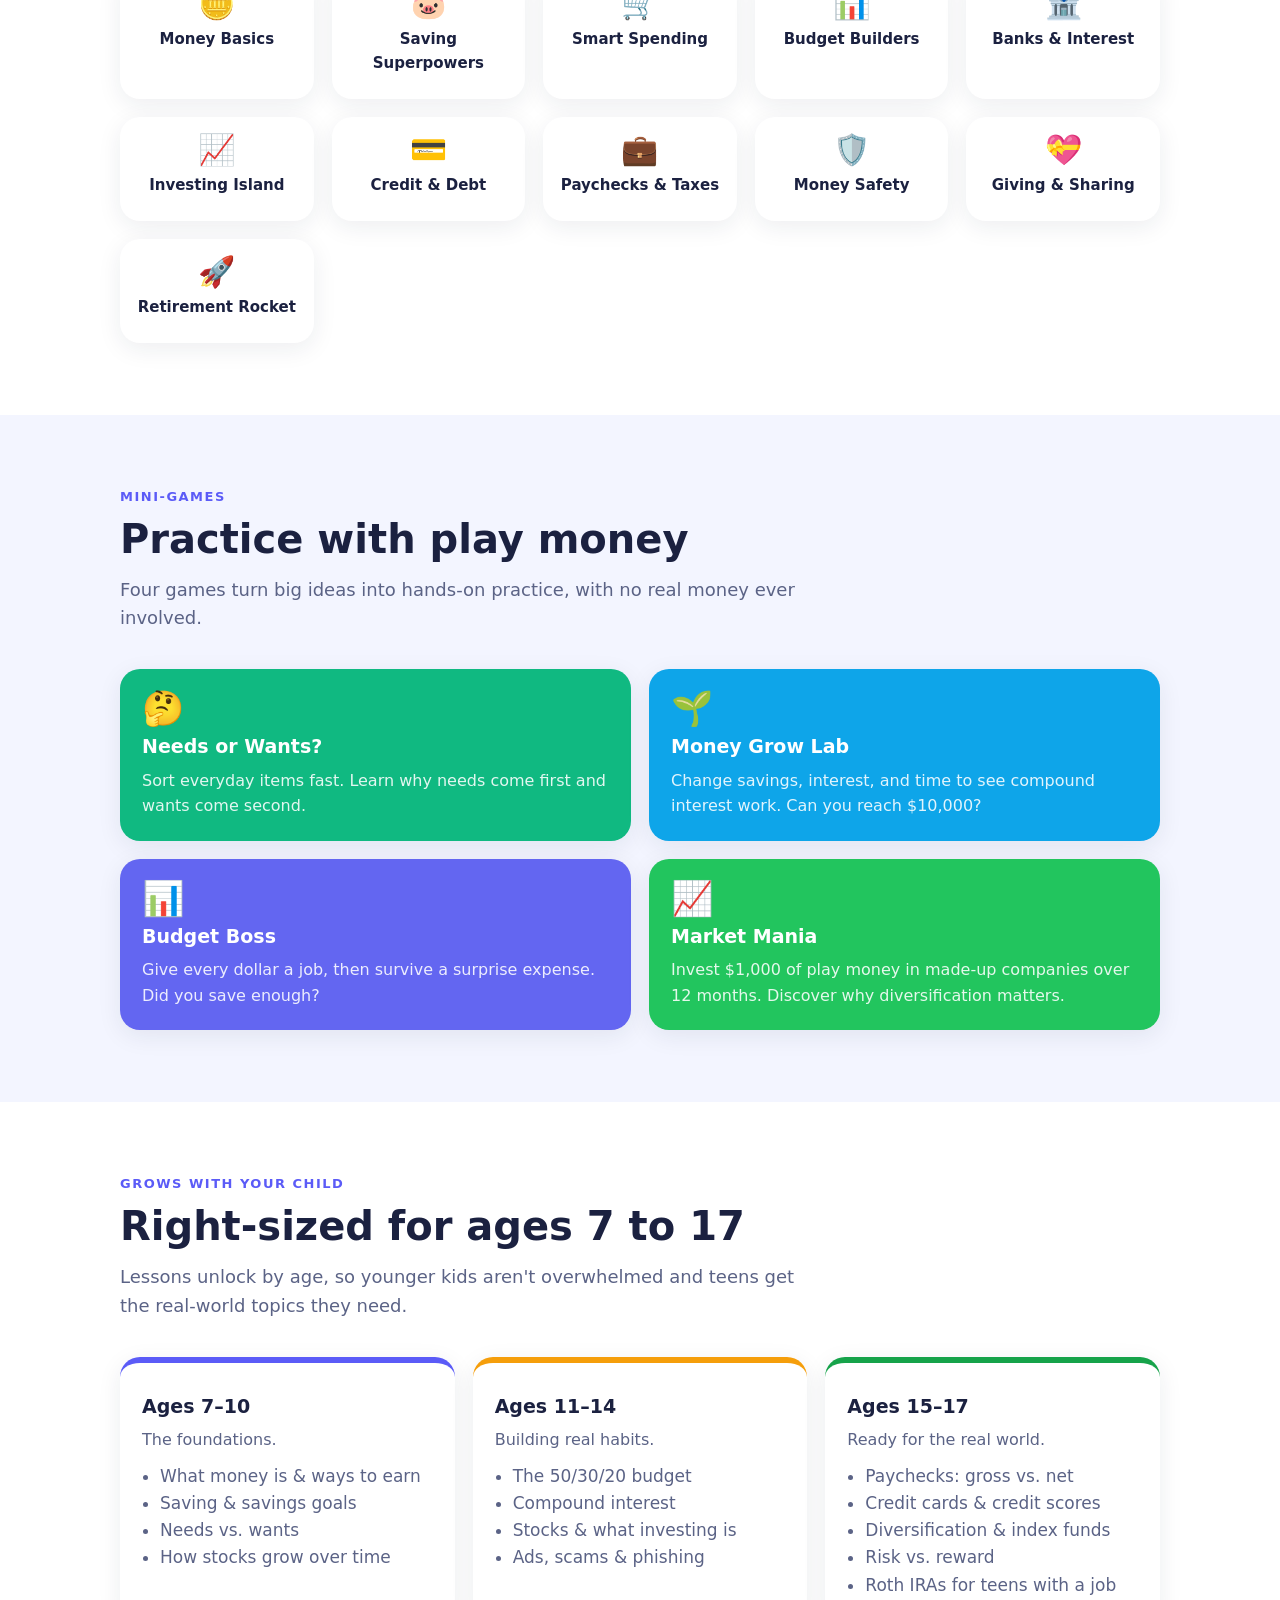
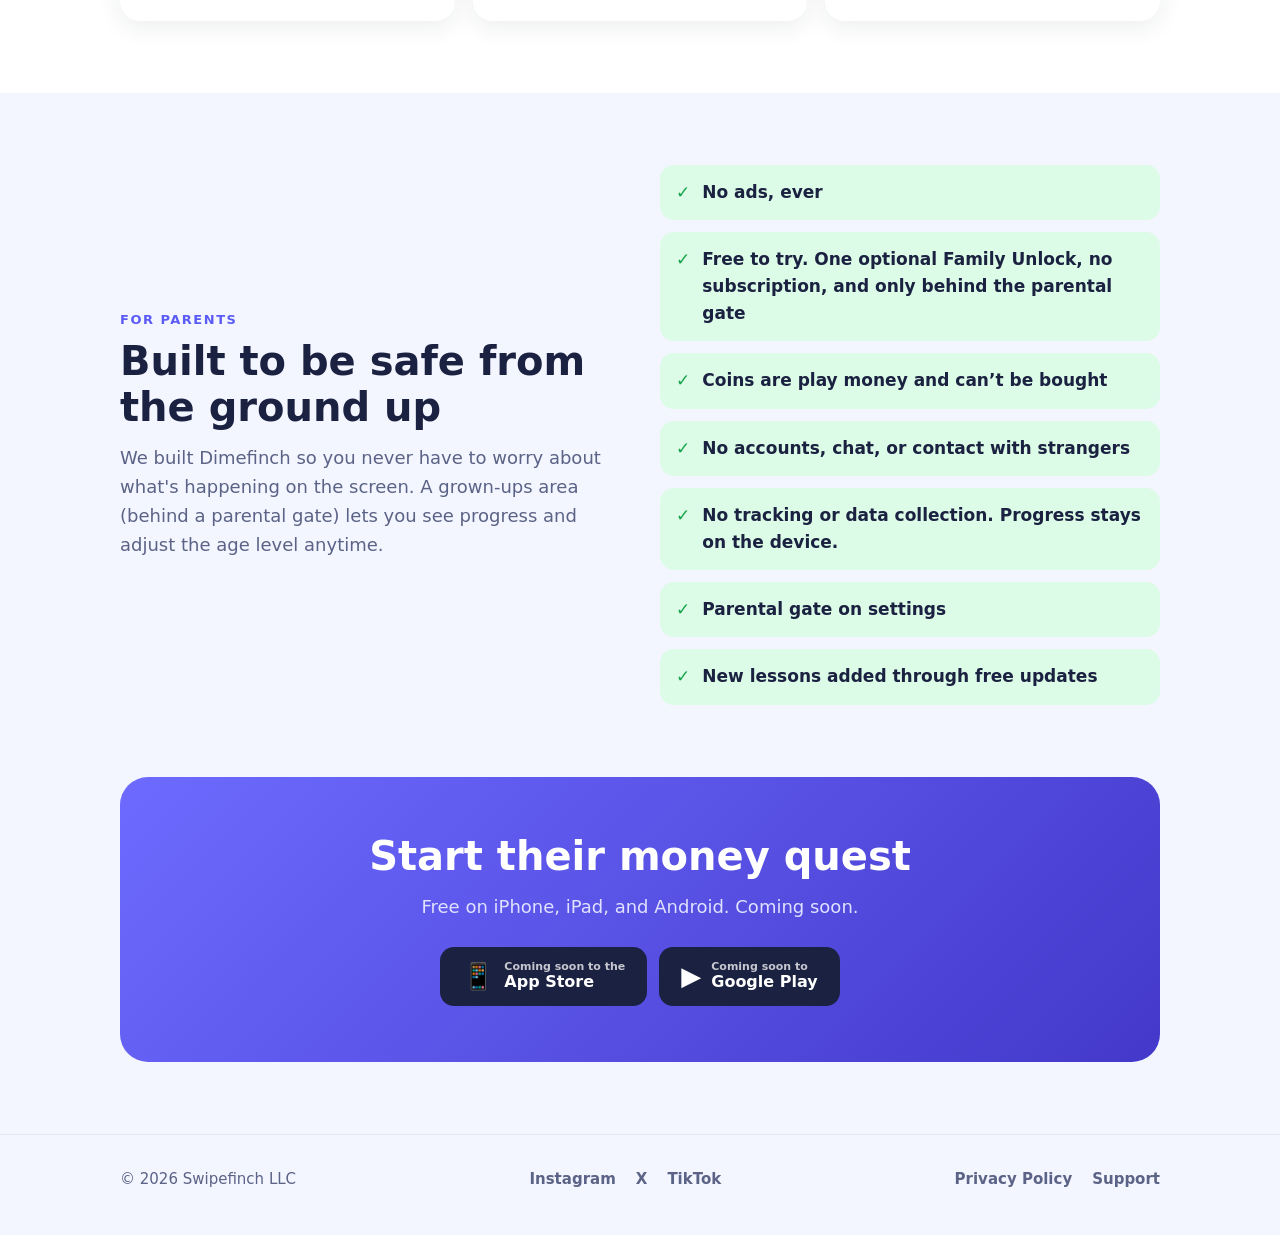
==== commit 8a8a9db6: "Describe free tier and one-time unlock; update privacy and FAQ Co-Authored-By: Claude Opus 5.5 <nore" ====
--- a/index.html
+++ b/index.html
@@ -4,7 +4,7 @@
   <meta charset="utf-8">
   <meta name="viewport" content="width=device-width, initial-scale=1">
   <title>Dimefinch: Money Game for Kids</title>
-  <meta name="description" content="Dimefinch teaches kids ages 7–17 how money works (saving, budgeting, investing and more) through fun lessons and games. No ads, no tracking, no in-app purchases.">
+  <meta name="description" content="Dimefinch teaches kids ages 7–17 how money works (saving, budgeting, investing and more) through fun lessons and games. Free to try, no ads, no tracking.">
   <meta property="og:title" content="Dimefinch: Money Game for Kids">
   <meta property="og:description" content="Fun lessons and games that teach kids 7–17 to save, budget, and invest. No ads, no tracking.">
   <meta property="og:image" content="icon.png">
@@ -36,7 +36,7 @@
           <a class="btn btn-dark" aria-disabled="true"><span class="icon">📱</span><span><small>Coming soon to the</small>App Store</span></a>
           <a class="btn btn-dark" aria-disabled="true"><span class="icon">▶</span><span><small>Coming soon to</small>Google Play</span></a>
         </div>
-        <p class="note">Free · No ads · No in-app purchases · No tracking</p>
+        <p class="note">Free to try · No ads · No tracking · One-time Family Unlock</p>
         <div class="chips">
           <span class="chip">🐷 Saving</span><span class="chip">📊 Budgeting</span><span class="chip">📈 Investing</span><span class="chip">💳 Credit</span><span class="chip">🛡️ Scam safety</span>
         </div>
@@ -140,7 +140,8 @@
       </div>
       <ul class="checks">
         <li>No ads, ever</li>
-        <li>No in-app purchases. Coins are play money only.</li>
+        <li>Free to try. One optional Family Unlock, no subscription, and only behind the parental gate</li>
+        <li>Coins are play money and can’t be bought</li>
         <li>No accounts, chat, or contact with strangers</li>
         <li>No tracking or data collection. Progress stays on the device.</li>
         <li>Parental gate on settings</li>
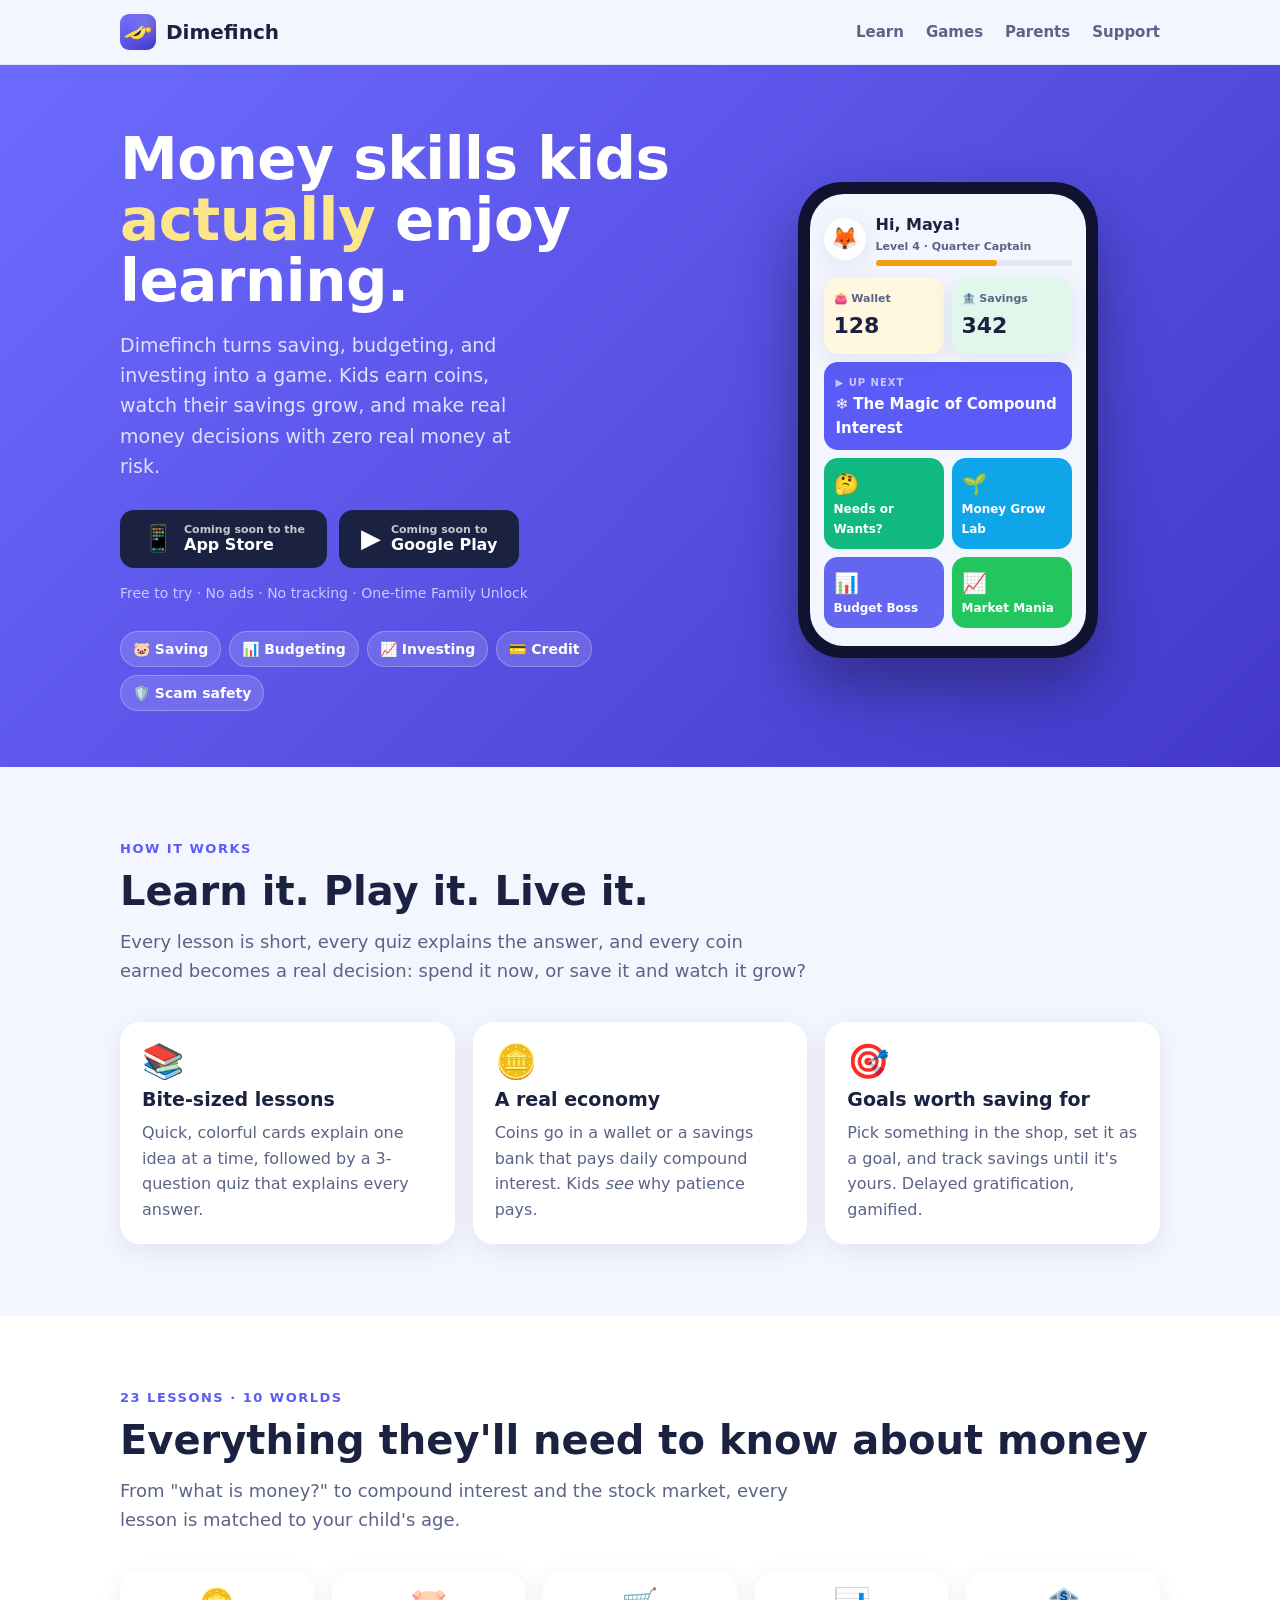
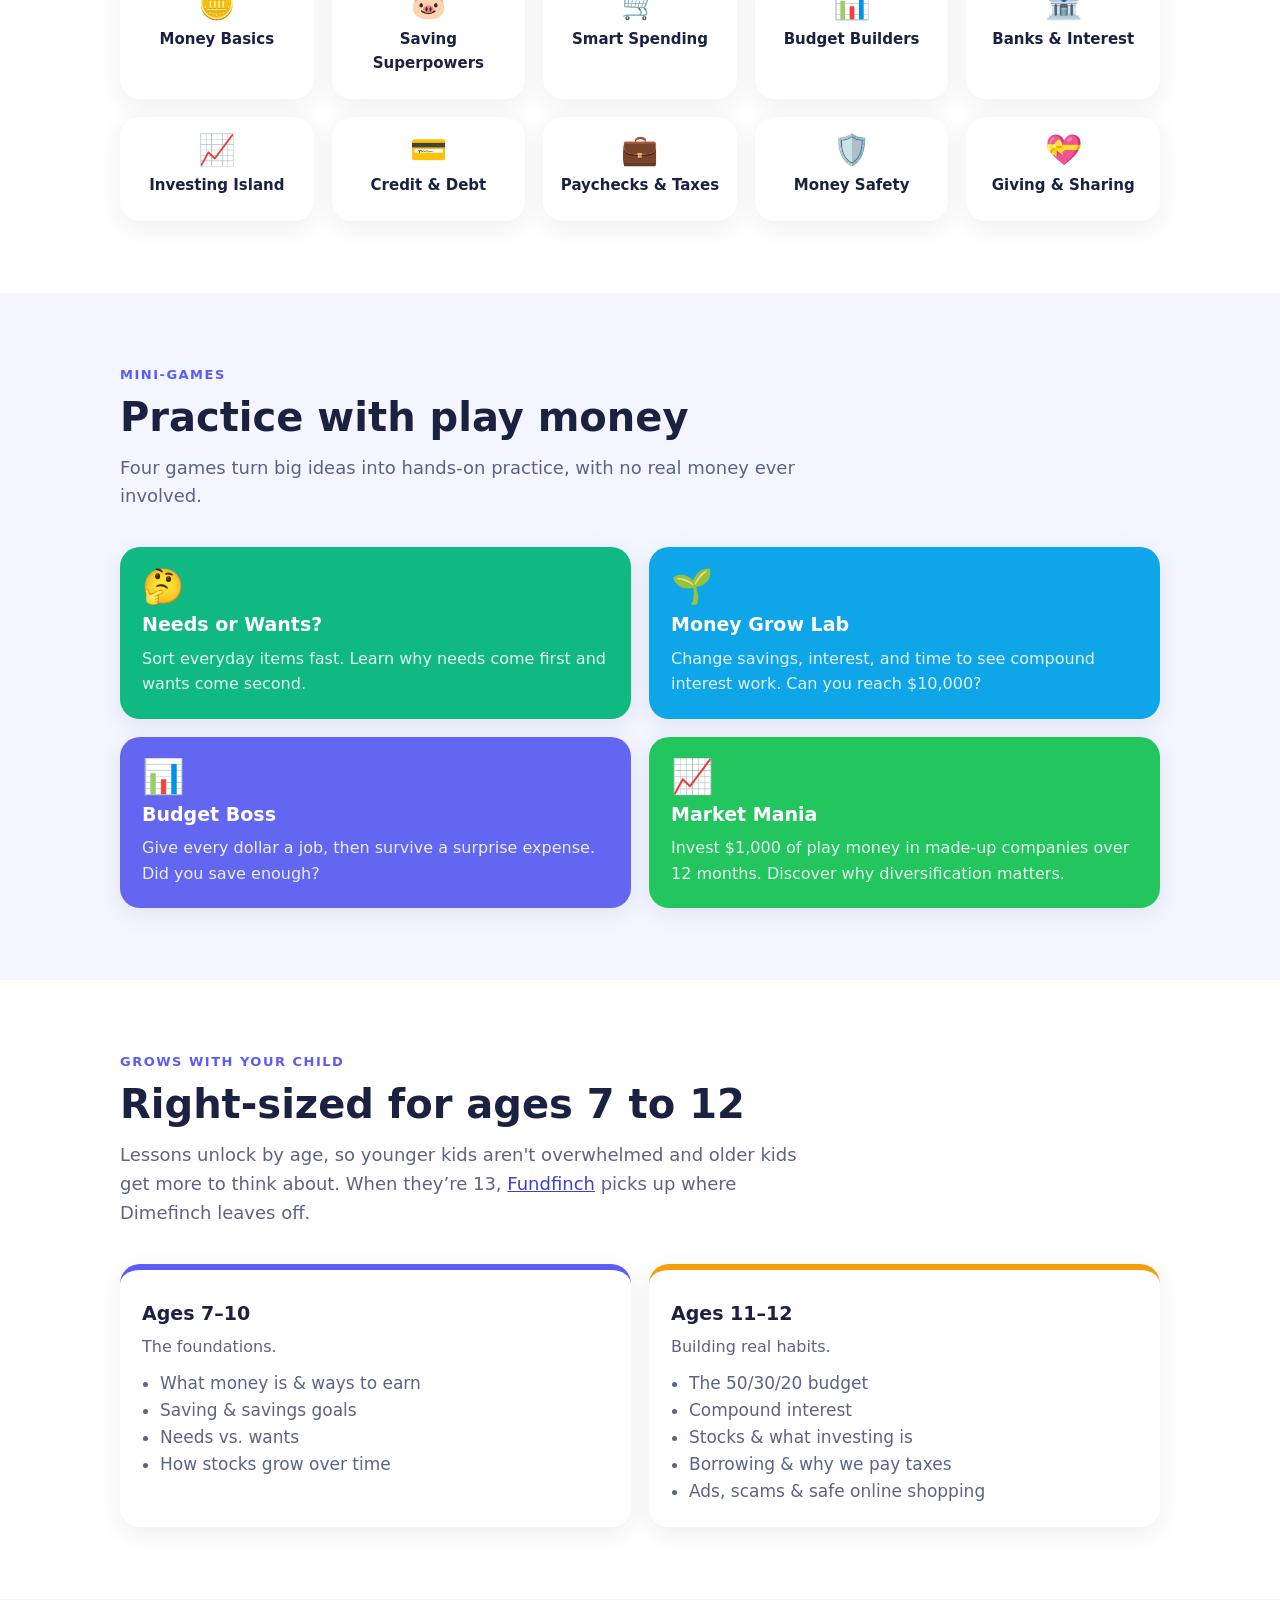
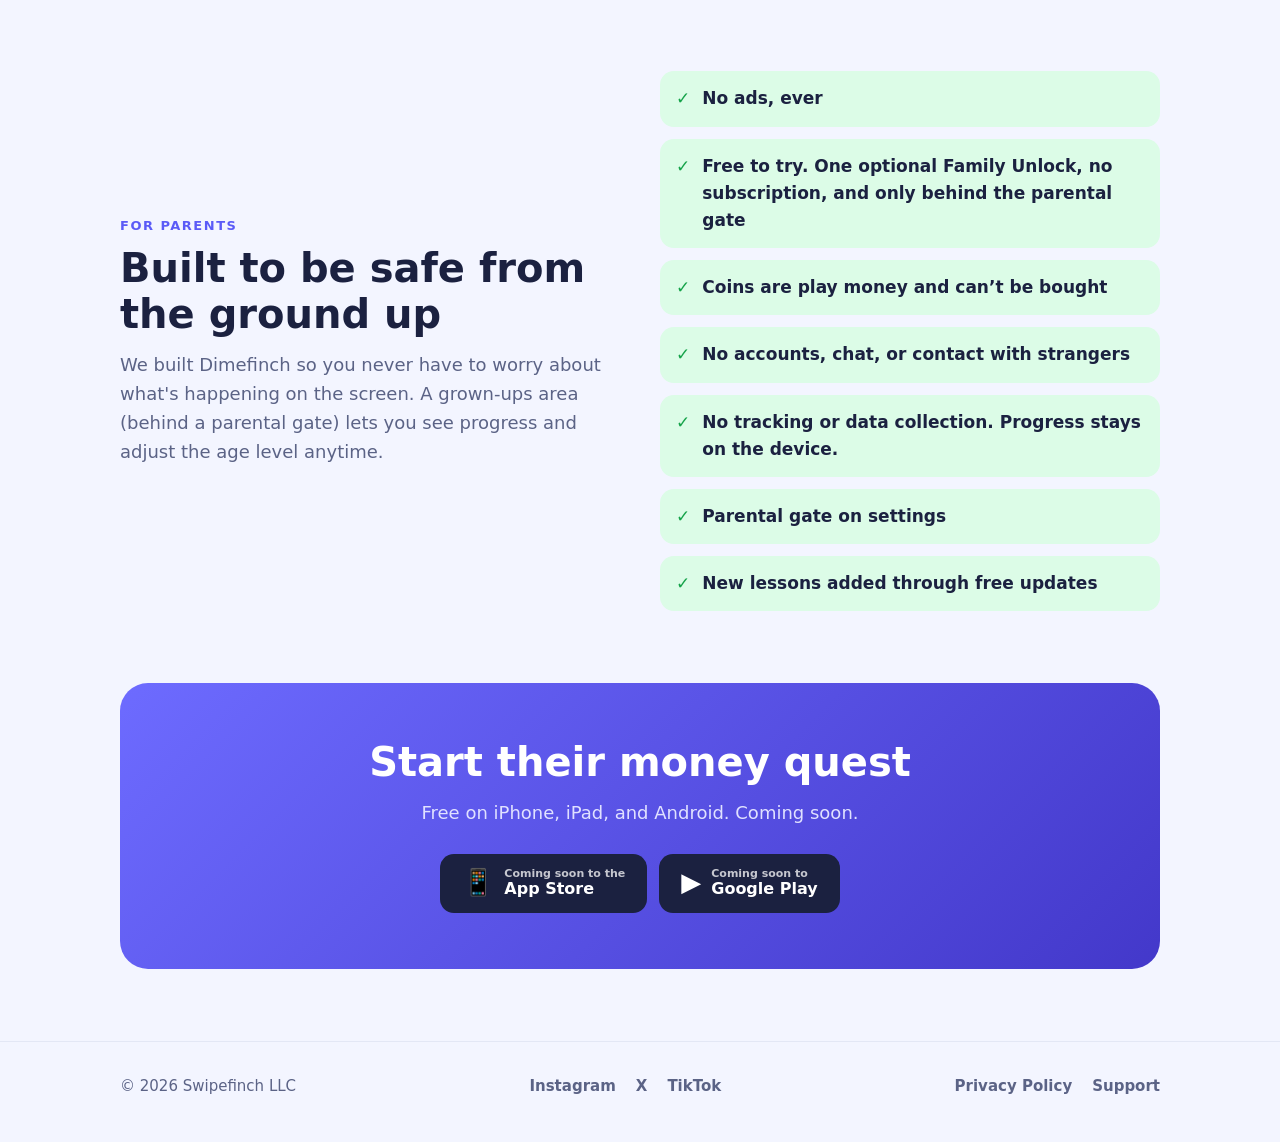
==== commit aa06cbaa: "Ages: Dimefinch is now 7–12, Fundfinch 13–25 with a Teen Money topic" ====
--- a/index.html
+++ b/index.html
@@ -4,9 +4,9 @@
   <meta charset="utf-8">
   <meta name="viewport" content="width=device-width, initial-scale=1">
   <title>Dimefinch: Money Game for Kids</title>
-  <meta name="description" content="Dimefinch teaches kids ages 7–17 how money works (saving, budgeting, investing and more) through fun lessons and games. Free to try, no ads, no tracking.">
+  <meta name="description" content="Dimefinch teaches kids ages 7–12 how money works (saving, budgeting, investing and more) through fun lessons and games. Free to try, no ads, no tracking.">
   <meta property="og:title" content="Dimefinch: Money Game for Kids">
-  <meta property="og:description" content="Fun lessons and games that teach kids 7–17 to save, budget, and invest. No ads, no tracking.">
+  <meta property="og:description" content="Fun lessons and games that teach kids 7–12 to save, budget, and invest. No ads, no tracking.">
   <meta property="og:image" content="icon.png">
   <link rel="icon" href="favicon.png">
   <link rel="apple-touch-icon" href="icon.png">
@@ -85,9 +85,9 @@
 
   <section id="learn" class="alt">
     <div class="wrap">
-      <p class="eyebrow">30 lessons · 11 worlds</p>
+      <p class="eyebrow">23 lessons · 10 worlds</p>
       <h2>Everything they'll need to know about money</h2>
-      <p class="section-lead">From "what is money?" to credit scores and index funds, every lesson is matched to your child's age.</p>
+      <p class="section-lead">From "what is money?" to compound interest and the stock market, every lesson is matched to your child's age.</p>
       <div class="grid grid-5">
         <div class="card world"><div class="e">🪙</div><h3>Money Basics</h3></div>
         <div class="card world"><div class="e">🐷</div><h3>Saving Superpowers</h3></div>
@@ -99,7 +99,6 @@
         <div class="card world"><div class="e">💼</div><h3>Paychecks &amp; Taxes</h3></div>
         <div class="card world"><div class="e">🛡️</div><h3>Money Safety</h3></div>
         <div class="card world"><div class="e">💝</div><h3>Giving &amp; Sharing</h3></div>
-        <div class="card world"><div class="e">🚀</div><h3>Retirement Rocket</h3></div>
       </div>
     </div>
   </section>
@@ -121,12 +120,11 @@
   <section class="alt ages">
     <div class="wrap">
       <p class="eyebrow">Grows with your child</p>
-      <h2>Right-sized for ages 7 to 17</h2>
-      <p class="section-lead">Lessons unlock by age, so younger kids aren't overwhelmed and teens get the real-world topics they need.</p>
-      <div class="grid grid-3">
+      <h2>Right-sized for ages 7 to 12</h2>
+      <p class="section-lead">Lessons unlock by age, so younger kids aren't overwhelmed and older kids get more to think about. When they’re 13, <a href="https://fundfinch.app">Fundfinch</a> picks up where Dimefinch leaves off.</p>
+      <div class="grid grid-2">
         <div class="card"><h3>Ages 7–10</h3><p>The foundations.</p><ul><li>What money is &amp; ways to earn</li><li>Saving &amp; savings goals</li><li>Needs vs. wants</li><li>How stocks grow over time</li></ul></div>
-        <div class="card"><h3>Ages 11–14</h3><p>Building real habits.</p><ul><li>The 50/30/20 budget</li><li>Compound interest</li><li>Stocks &amp; what investing is</li><li>Ads, scams &amp; phishing</li></ul></div>
-        <div class="card"><h3>Ages 15–17</h3><p>Ready for the real world.</p><ul><li>Paychecks: gross vs. net</li><li>Credit cards &amp; credit scores</li><li>Diversification &amp; index funds</li><li>Risk vs. reward</li><li>Roth IRAs for teens with a job</li></ul></div>
+        <div class="card"><h3>Ages 11–12</h3><p>Building real habits.</p><ul><li>The 50/30/20 budget</li><li>Compound interest</li><li>Stocks &amp; what investing is</li><li>Borrowing &amp; why we pay taxes</li><li>Ads, scams &amp; safe online shopping</li></ul></div>
       </div>
     </div>
   </section>
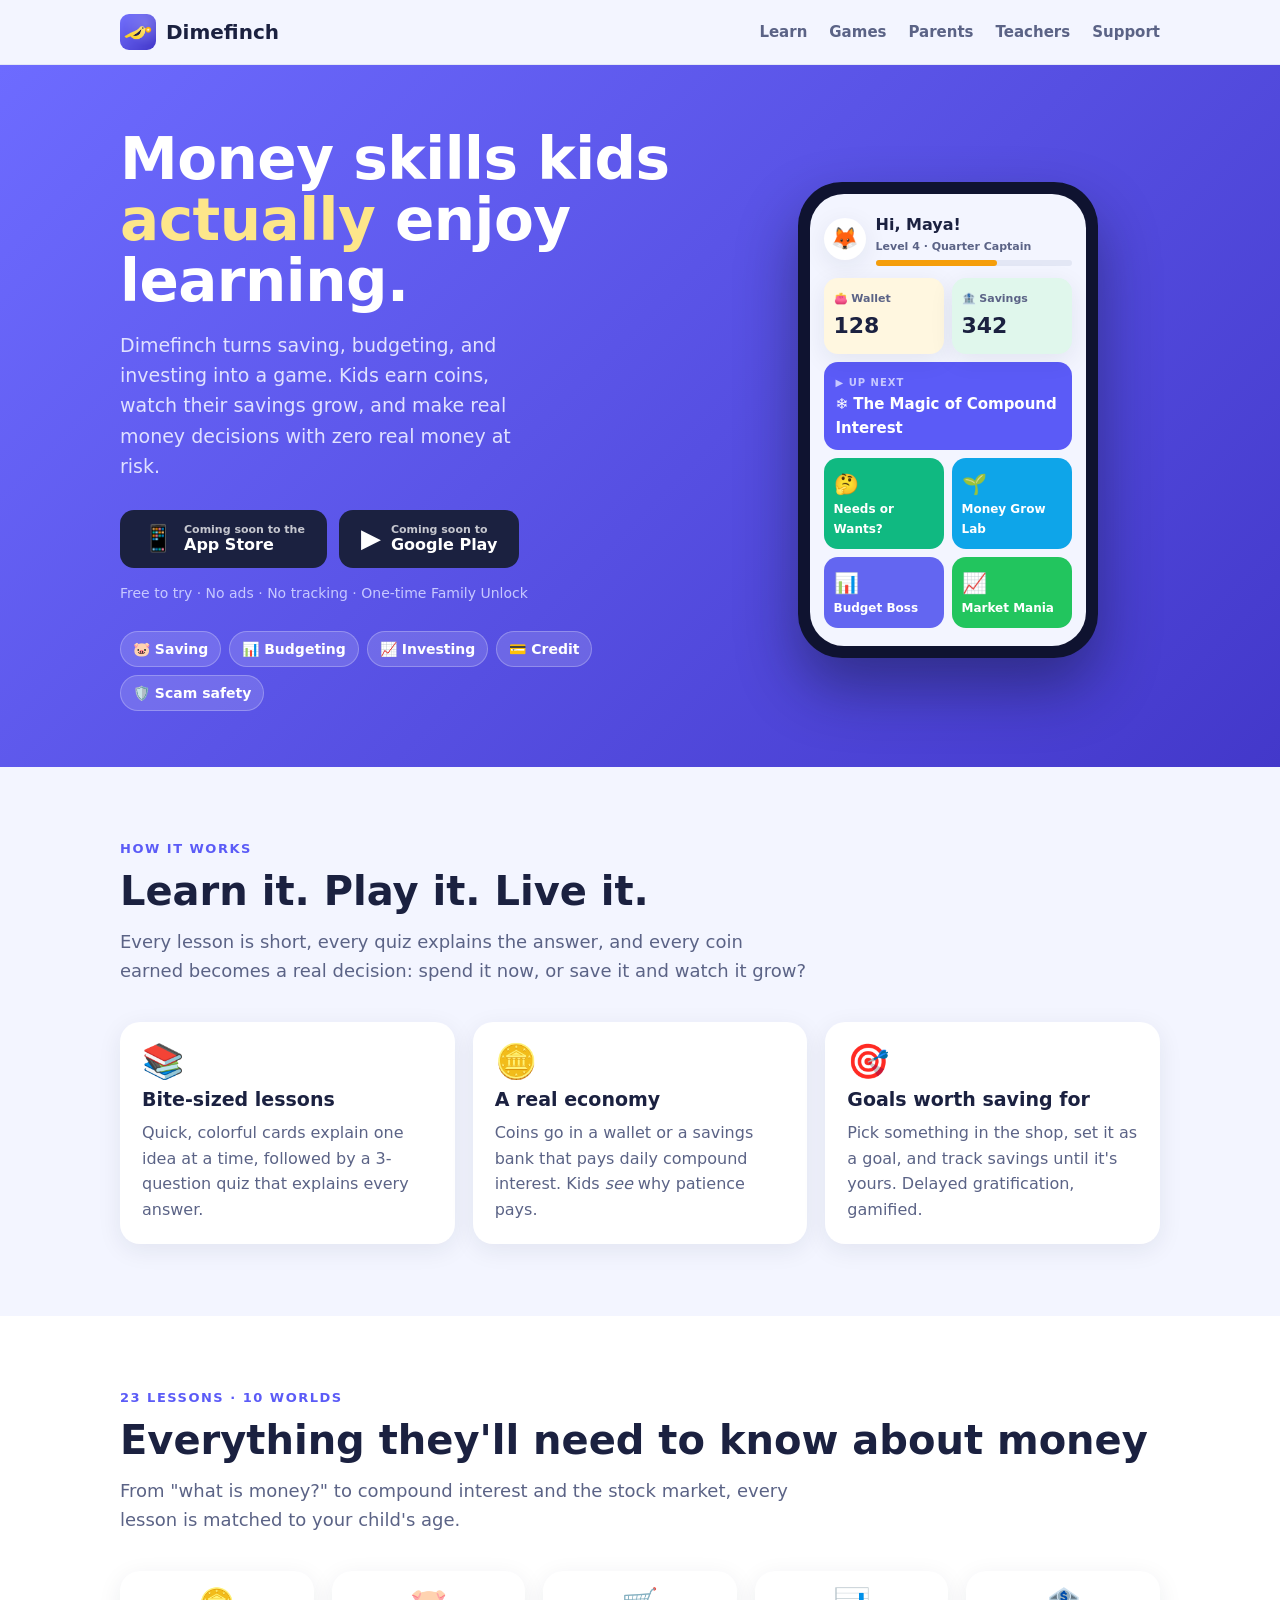
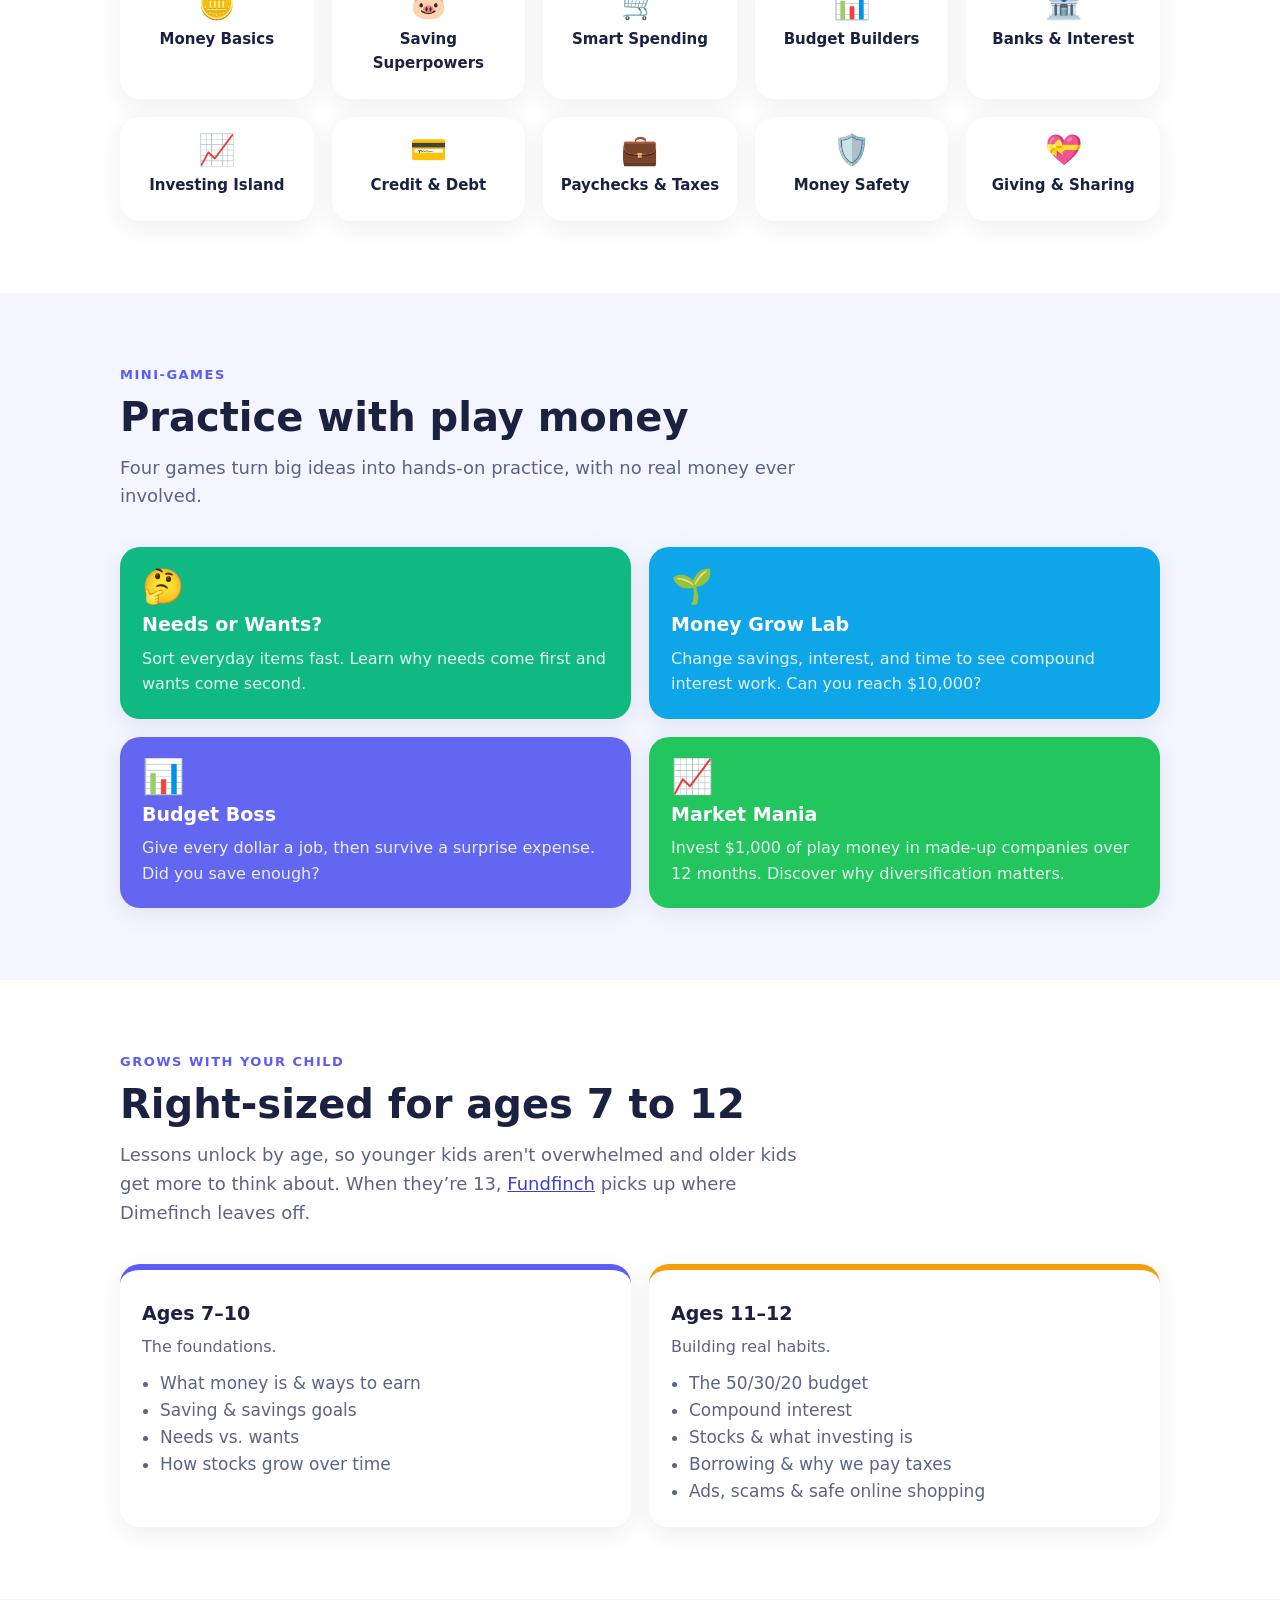
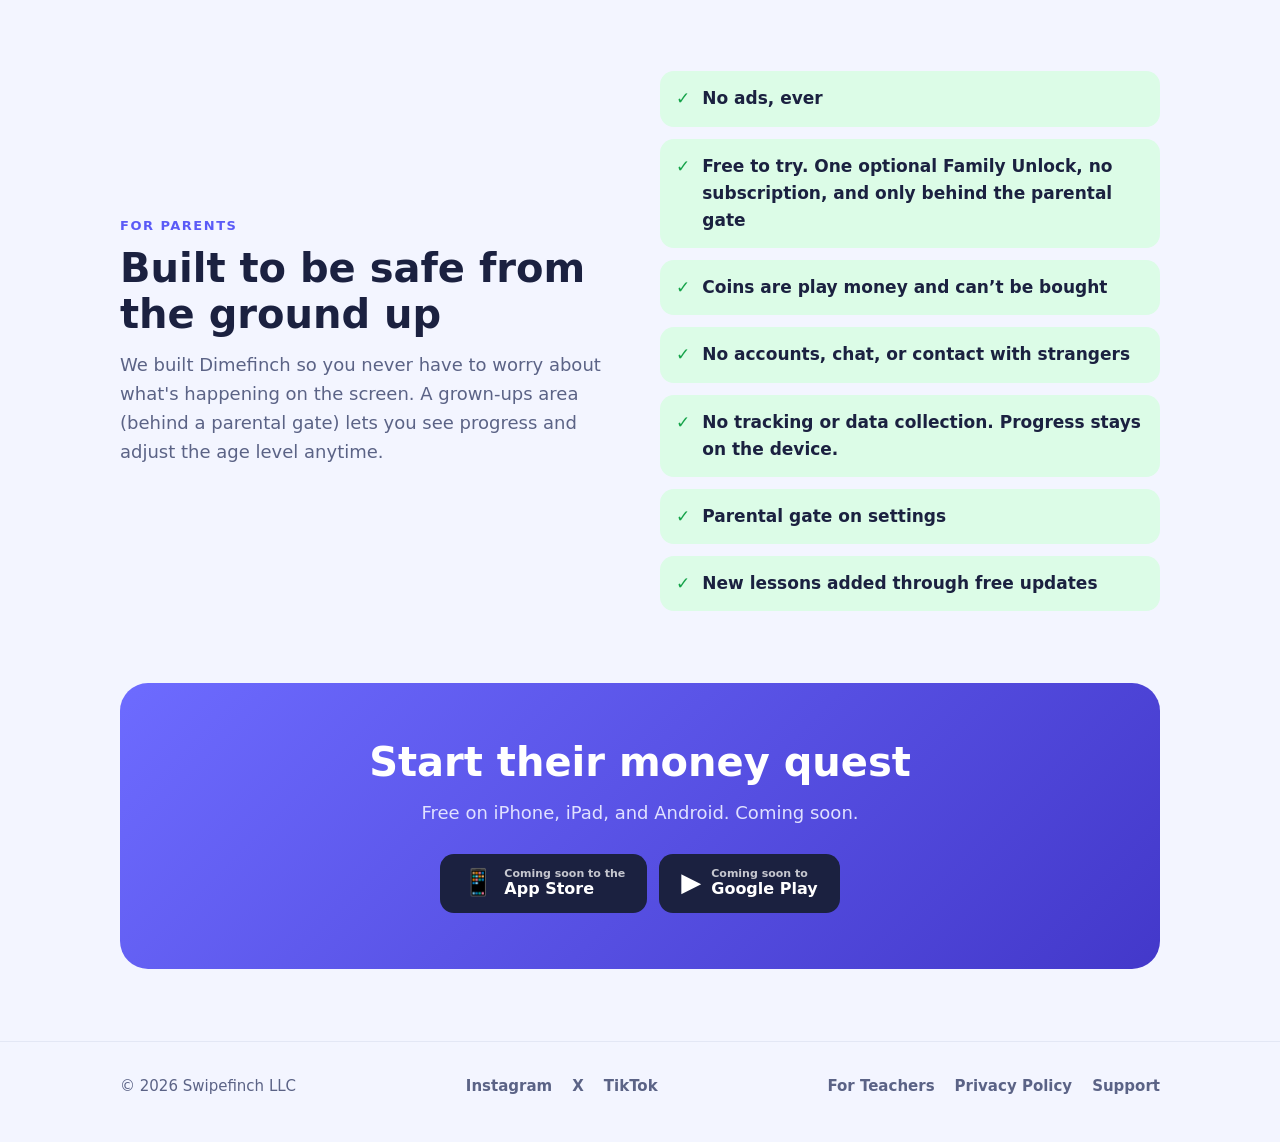
==== commit 034e2cbd: "Add Teacher Guide: 10 free lesson plans for grades 2-6" ====
--- a/index.html
+++ b/index.html
@@ -21,6 +21,7 @@
       <a href="#learn" class="hide-sm">Learn</a>
       <a href="#games" class="hide-sm">Games</a>
       <a href="#parents">Parents</a>
+      <a href="teachers.html" class="hide-sm">Teachers</a>
       <a href="support.html">Support</a>
     </nav>
   </div>
@@ -166,7 +167,7 @@
   <div class="wrap">
     <span>© 2026 Swipefinch LLC</span>
     <nav class="social" aria-label="Dimefinch on social media"><a href="https://instagram.com/dimefinch" rel="noopener">Instagram</a><a href="https://x.com/dimefinch" rel="noopener">X</a><a href="https://www.tiktok.com/@dimefinch" rel="noopener">TikTok</a></nav>
-    <nav><a href="privacy.html">Privacy Policy</a><a href="support.html">Support</a></nav>
+    <nav><a href="teachers.html">For Teachers</a><a href="privacy.html">Privacy Policy</a><a href="support.html">Support</a></nav>
   </div>
 </footer>
 
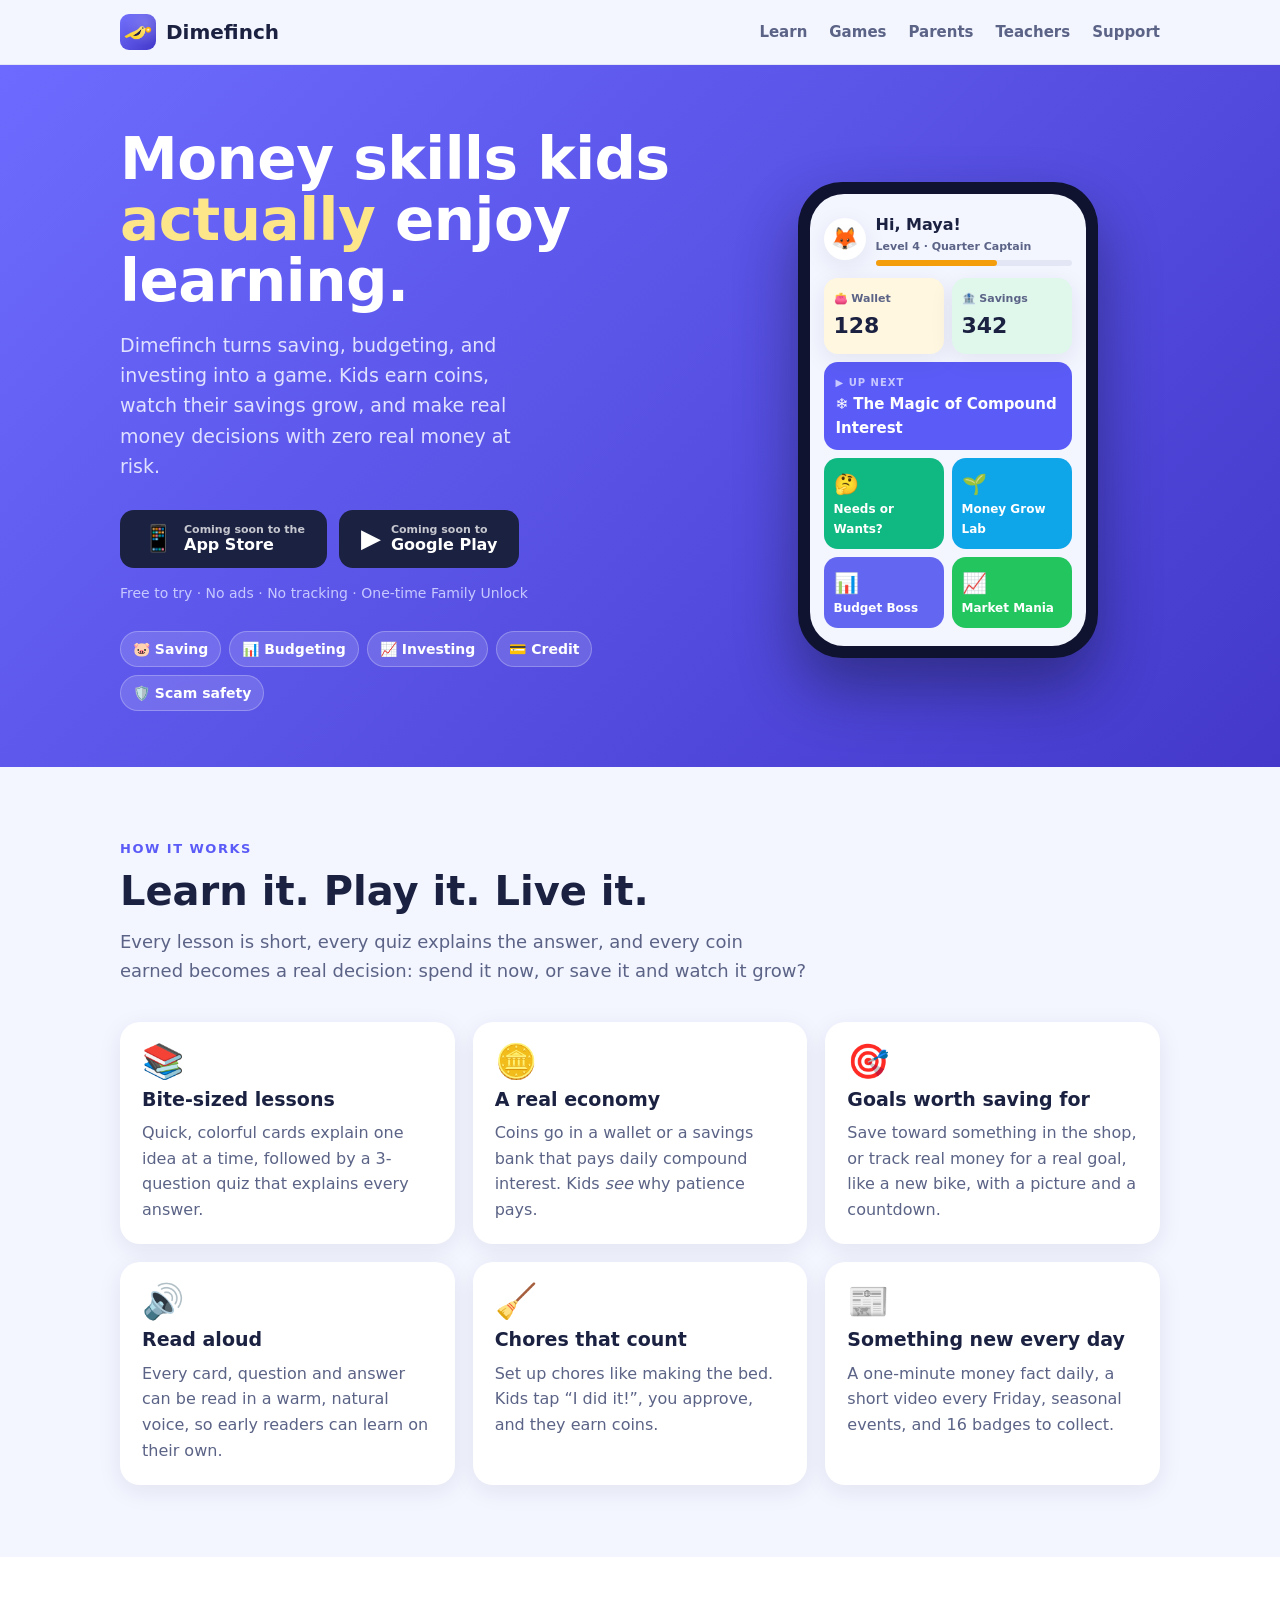
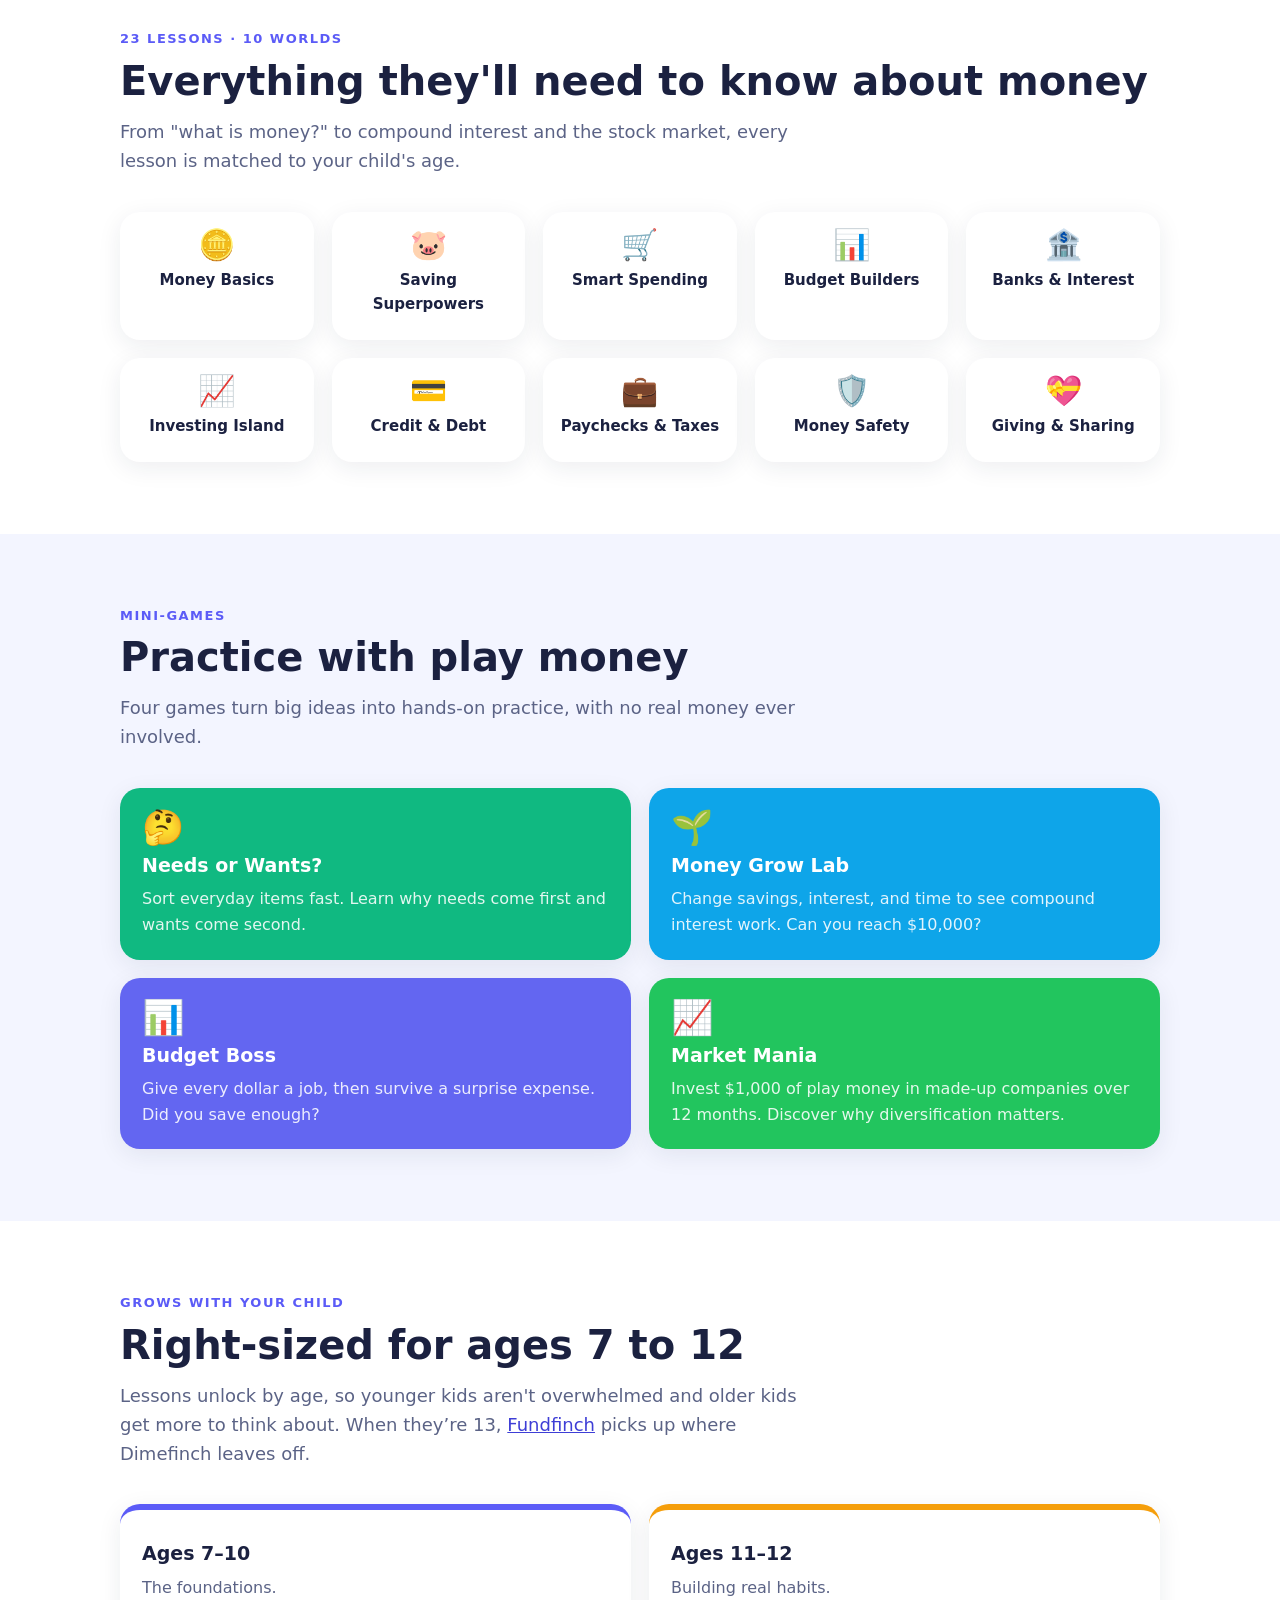
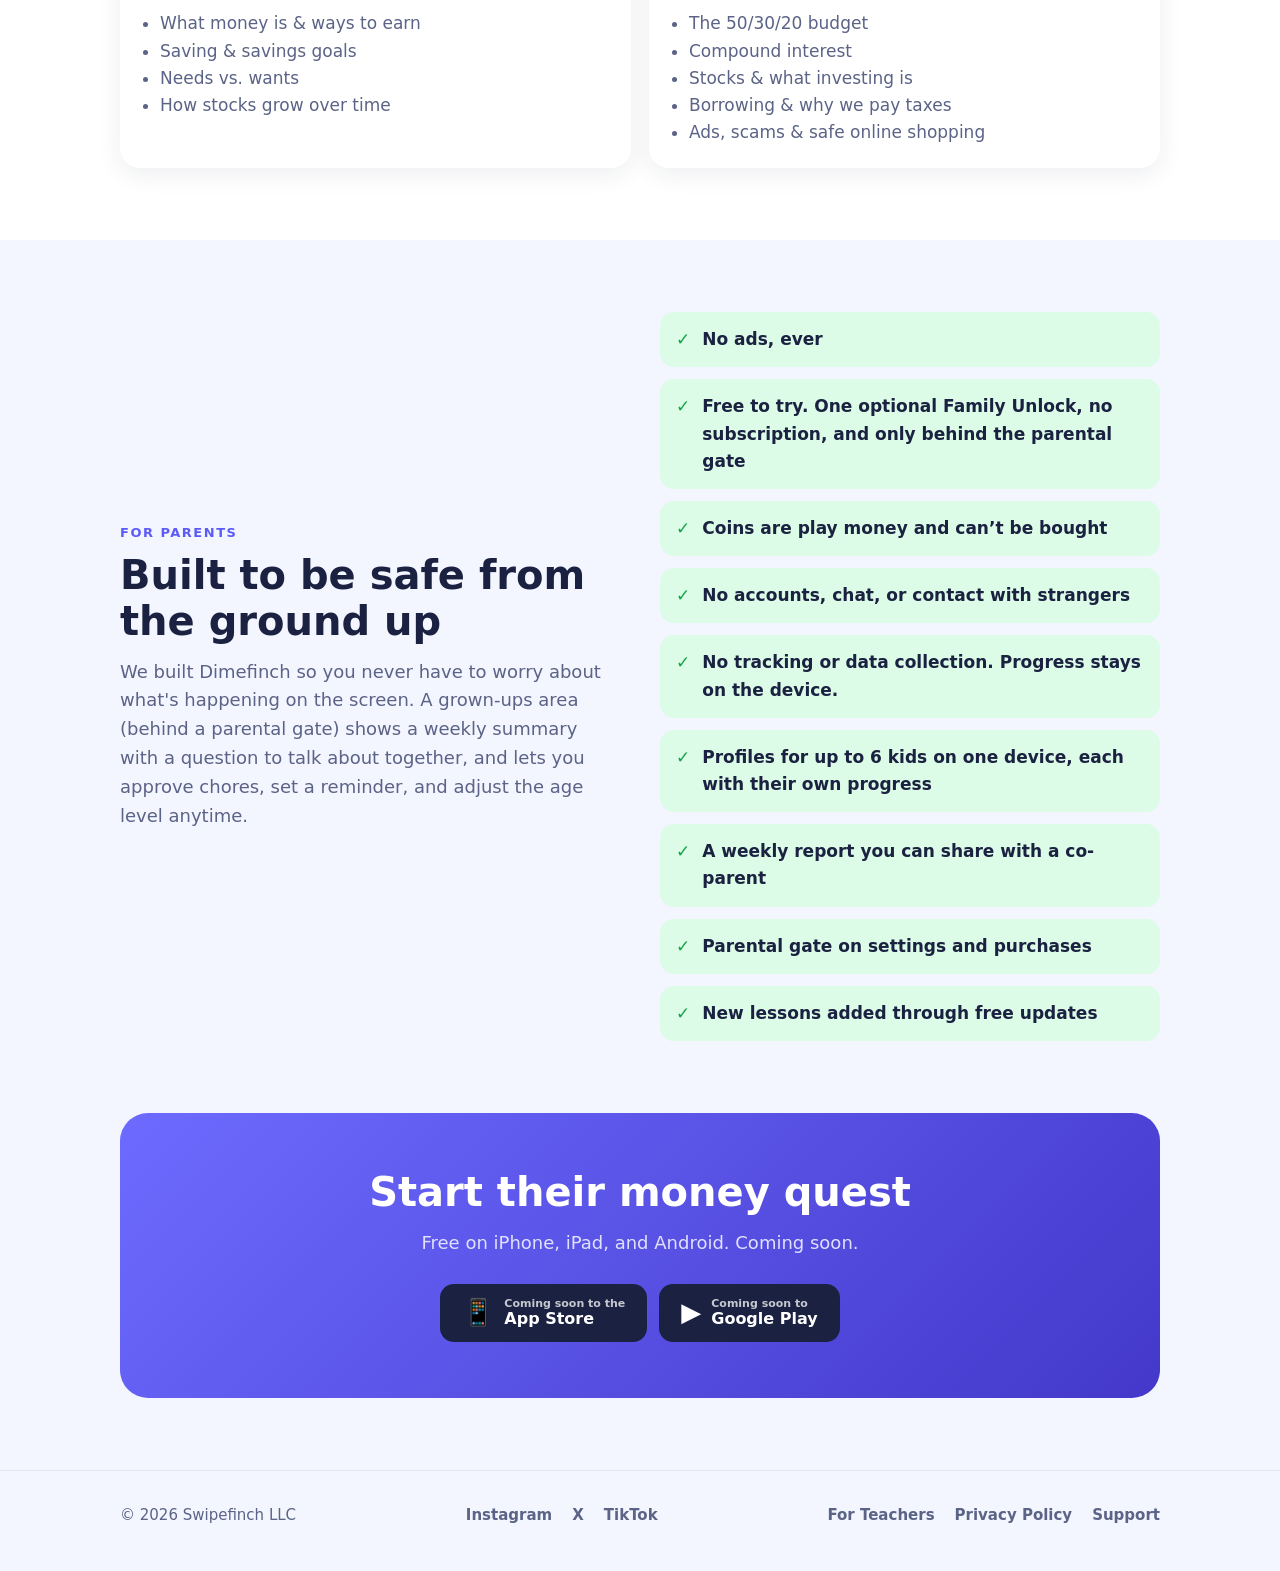
==== commit 9e88ae01: "Add chores, profiles, read-aloud, budget and goals to the site" ====
--- a/index.html
+++ b/index.html
@@ -79,7 +79,10 @@
       <div class="grid grid-3">
         <div class="card"><div class="e">📚</div><h3>Bite-sized lessons</h3><p>Quick, colorful cards explain one idea at a time, followed by a 3-question quiz that explains every answer.</p></div>
         <div class="card"><div class="e">🪙</div><h3>A real economy</h3><p>Coins go in a wallet or a savings bank that pays daily compound interest. Kids <em>see</em> why patience pays.</p></div>
-        <div class="card"><div class="e">🎯</div><h3>Goals worth saving for</h3><p>Pick something in the shop, set it as a goal, and track savings until it's yours. Delayed gratification, gamified.</p></div>
+        <div class="card"><div class="e">🎯</div><h3>Goals worth saving for</h3><p>Save toward something in the shop, or track real money for a real goal, like a new bike, with a picture and a countdown.</p></div>
+        <div class="card"><div class="e">🔊</div><h3>Read aloud</h3><p>Every card, question and answer can be read in a warm, natural voice, so early readers can learn on their own.</p></div>
+        <div class="card"><div class="e">🧹</div><h3>Chores that count</h3><p>Set up chores like making the bed. Kids tap “I did it!”, you approve, and they earn coins.</p></div>
+        <div class="card"><div class="e">📰</div><h3>Something new every day</h3><p>A one-minute money fact daily, a short video every Friday, seasonal events, and 16 badges to collect.</p></div>
       </div>
     </div>
   </section>
@@ -135,7 +138,7 @@
       <div>
         <p class="eyebrow">For parents</p>
         <h2>Built to be safe from the ground up</h2>
-        <p class="section-lead" style="margin-bottom:0">We built Dimefinch so you never have to worry about what's happening on the screen. A grown-ups area (behind a parental gate) lets you see progress and adjust the age level anytime.</p>
+        <p class="section-lead" style="margin-bottom:0">We built Dimefinch so you never have to worry about what's happening on the screen. A grown-ups area (behind a parental gate) shows a weekly summary with a question to talk about together, and lets you approve chores, set a reminder, and adjust the age level anytime.</p>
       </div>
       <ul class="checks">
         <li>No ads, ever</li>
@@ -143,7 +146,9 @@
         <li>Coins are play money and can’t be bought</li>
         <li>No accounts, chat, or contact with strangers</li>
         <li>No tracking or data collection. Progress stays on the device.</li>
-        <li>Parental gate on settings</li>
+        <li>Profiles for up to 6 kids on one device, each with their own progress</li>
+        <li>A weekly report you can share with a co-parent</li>
+        <li>Parental gate on settings and purchases</li>
         <li>New lessons added through free updates</li>
       </ul>
     </div>
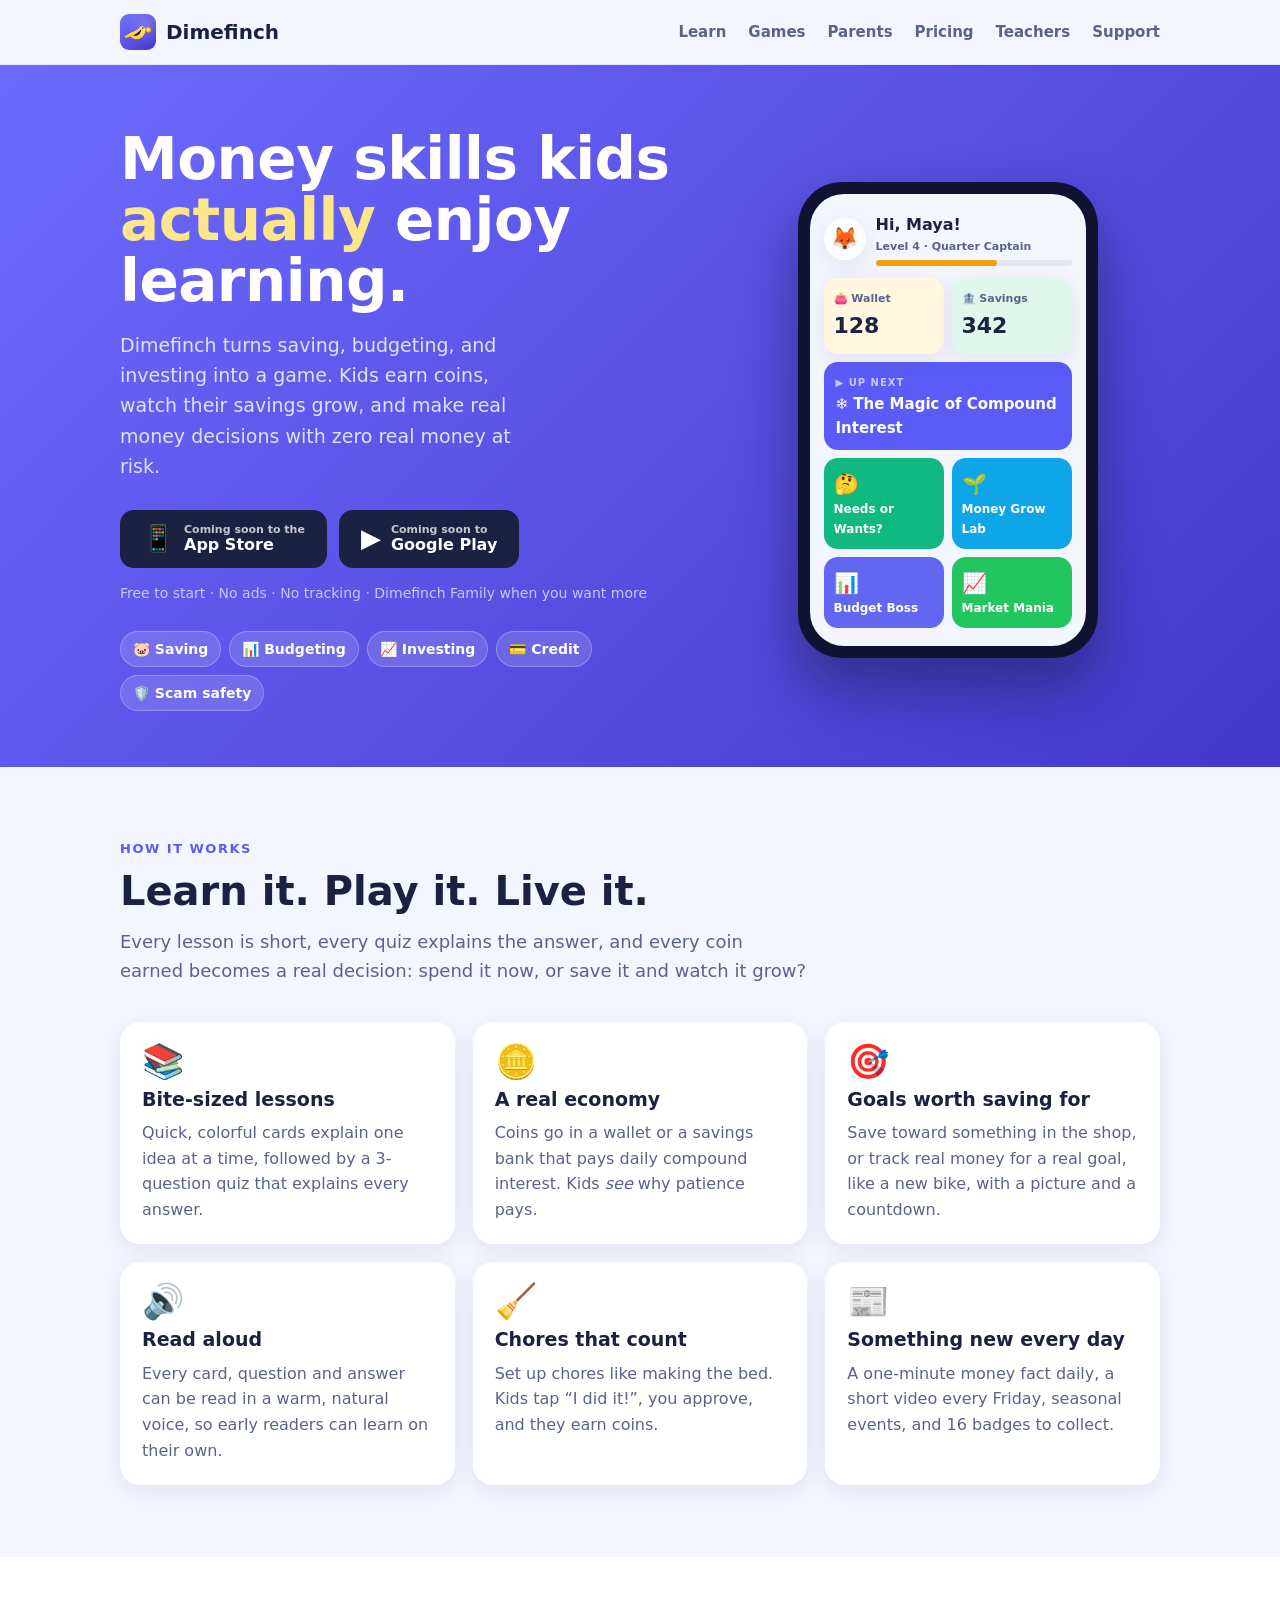
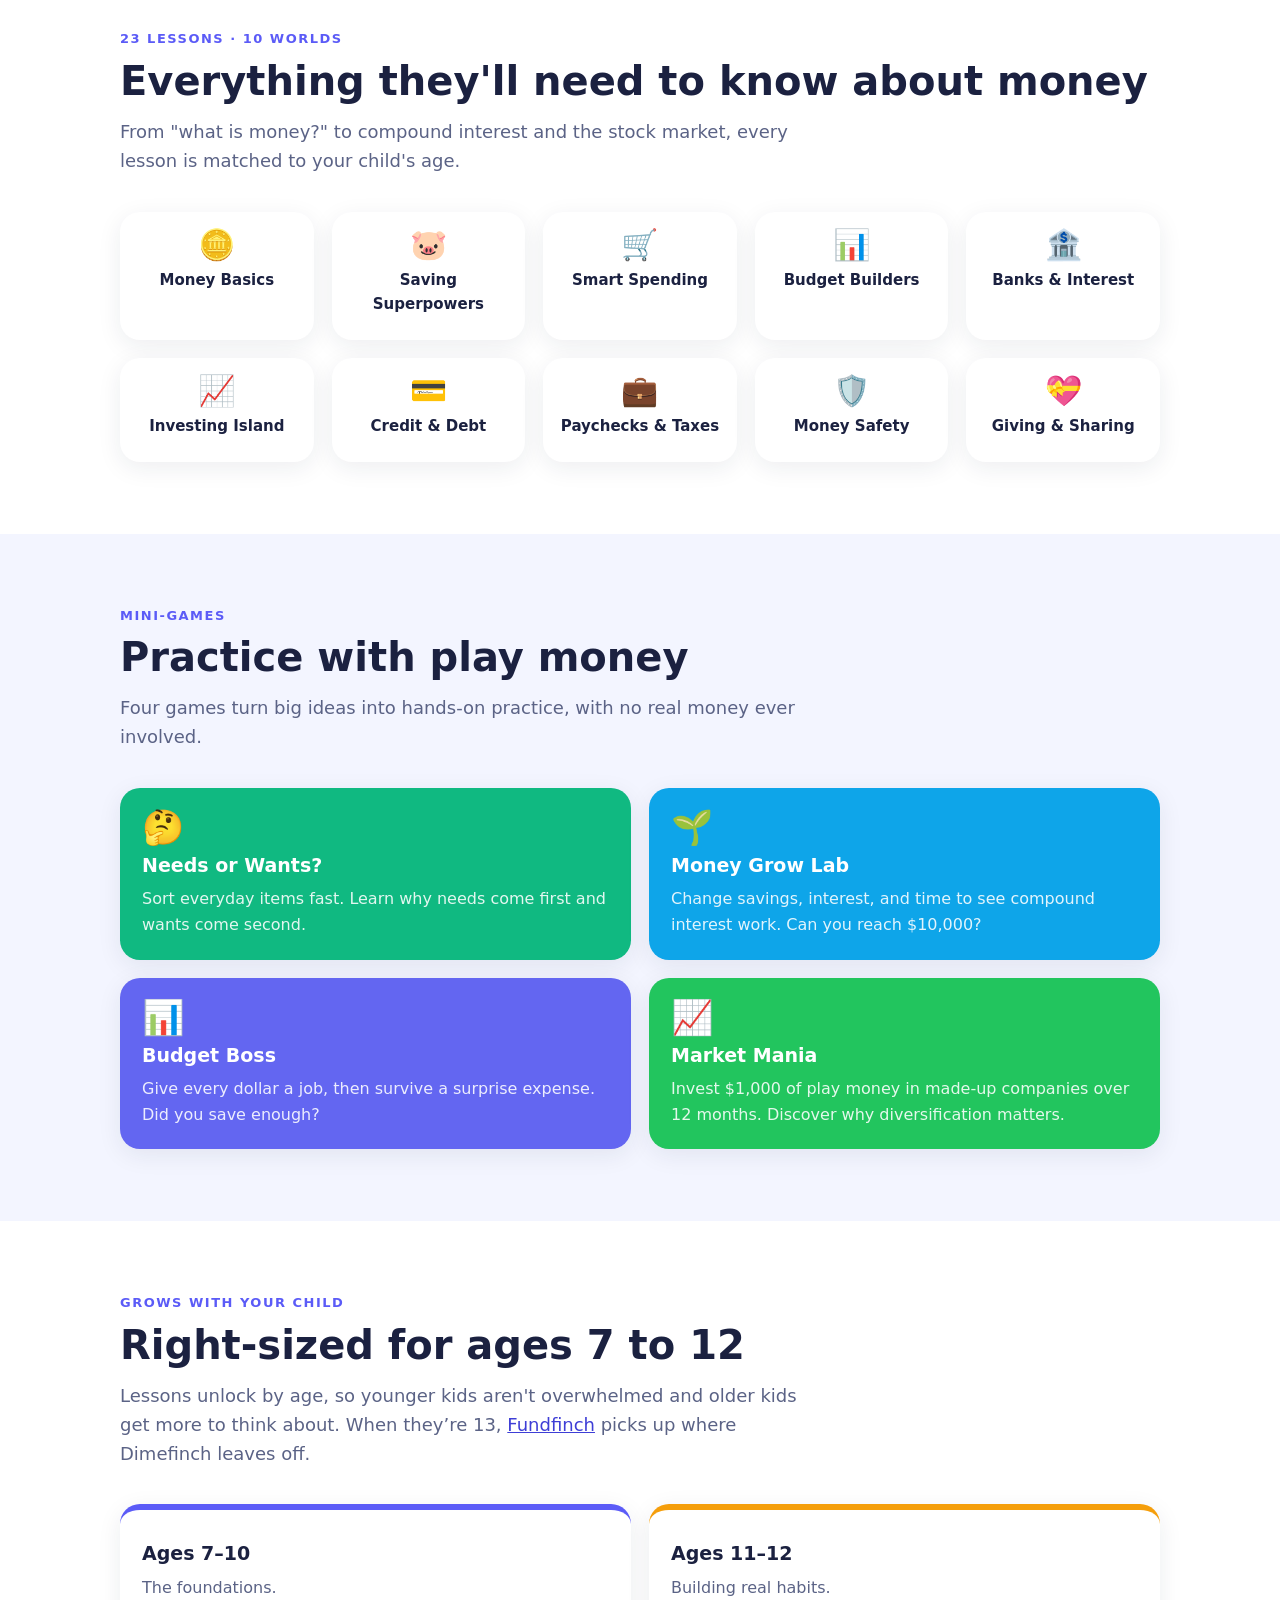
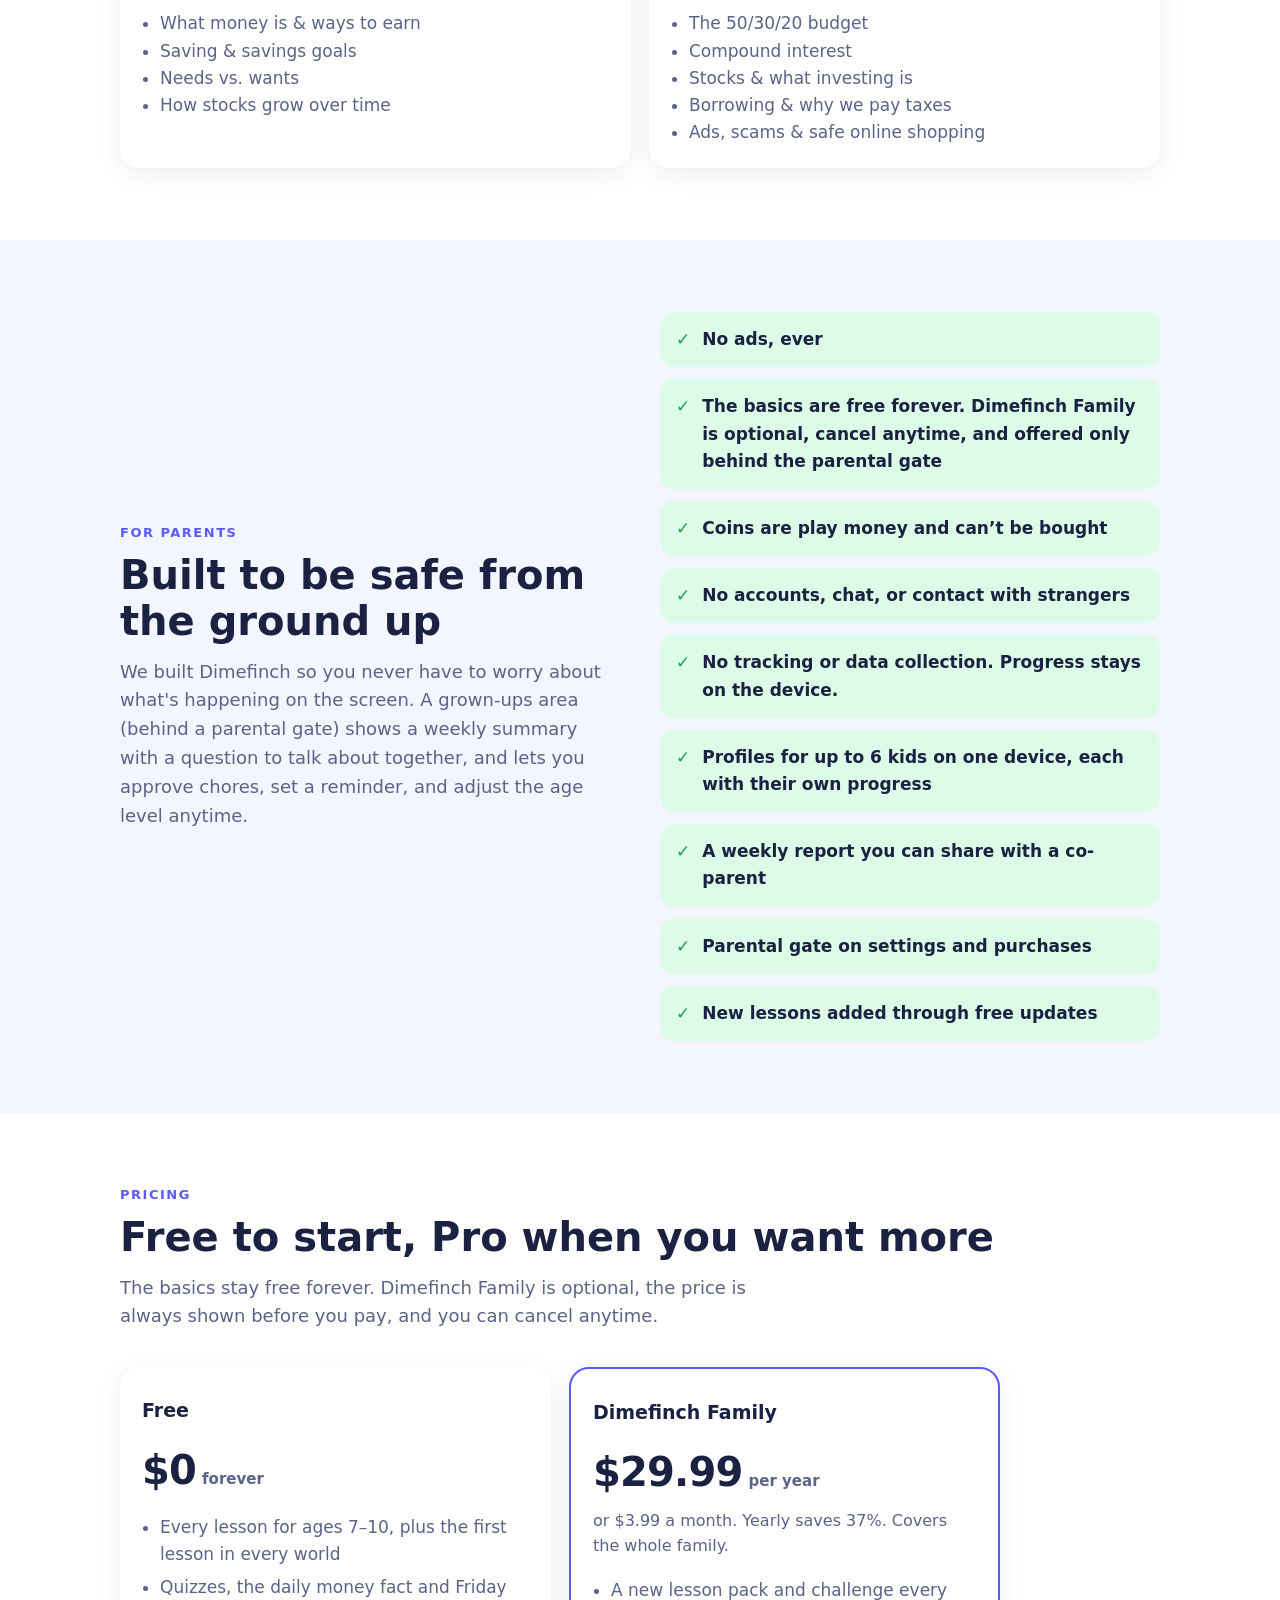
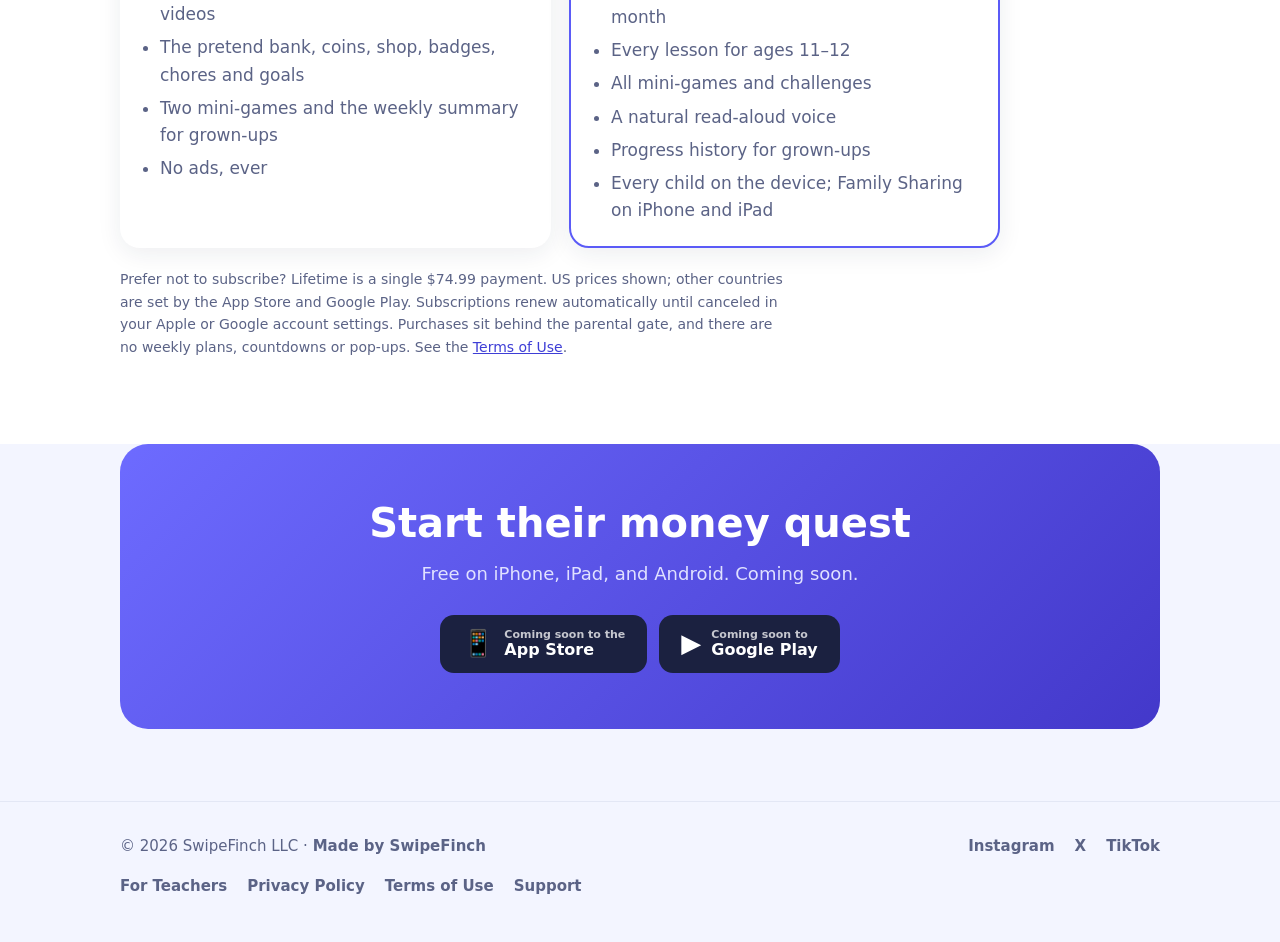
==== commit e03c7500: "Free + Pro pricing, Terms of Use, RevenueCat privacy notes, Made by SwipeFinch" ====
--- a/index.html
+++ b/index.html
@@ -21,6 +21,7 @@
       <a href="#learn" class="hide-sm">Learn</a>
       <a href="#games" class="hide-sm">Games</a>
       <a href="#parents">Parents</a>
+      <a href="#pricing" class="hide-sm">Pricing</a>
       <a href="teachers.html" class="hide-sm">Teachers</a>
       <a href="support.html">Support</a>
     </nav>
@@ -37,7 +38,7 @@
           <a class="btn btn-dark" aria-disabled="true"><span class="icon">📱</span><span><small>Coming soon to the</small>App Store</span></a>
           <a class="btn btn-dark" aria-disabled="true"><span class="icon">▶</span><span><small>Coming soon to</small>Google Play</span></a>
         </div>
-        <p class="note">Free to try · No ads · No tracking · One-time Family Unlock</p>
+        <p class="note">Free to start · No ads · No tracking · Dimefinch Family when you want more</p>
         <div class="chips">
           <span class="chip">🐷 Saving</span><span class="chip">📊 Budgeting</span><span class="chip">📈 Investing</span><span class="chip">💳 Credit</span><span class="chip">🛡️ Scam safety</span>
         </div>
@@ -142,7 +143,7 @@
       </div>
       <ul class="checks">
         <li>No ads, ever</li>
-        <li>Free to try. One optional Family Unlock, no subscription, and only behind the parental gate</li>
+        <li>The basics are free forever. Dimefinch Family is optional, cancel anytime, and offered only behind the parental gate</li>
         <li>Coins are play money and can’t be bought</li>
         <li>No accounts, chat, or contact with strangers</li>
         <li>No tracking or data collection. Progress stays on the device.</li>
@@ -154,6 +155,41 @@
     </div>
   </section>
 
+  <section id="pricing" class="alt">
+    <div class="wrap">
+      <p class="eyebrow">Pricing</p>
+      <h2>Free to start, Pro when you want more</h2>
+      <p class="section-lead">The basics stay free forever. Dimefinch Family is optional, the price is always shown before you pay, and you can cancel anytime.</p>
+      <div class="grid grid-2 price-grid">
+        <div class="card price-card">
+          <h3>Free</h3>
+          <div class="price">$0<small>forever</small></div>
+          <ul>
+            <li>Every lesson for ages 7–10, plus the first lesson in every world</li>
+            <li>Quizzes, the daily money fact and Friday videos</li>
+            <li>The pretend bank, coins, shop, badges, chores and goals</li>
+            <li>Two mini-games and the weekly summary for grown-ups</li>
+            <li>No ads, ever</li>
+          </ul>
+        </div>
+        <div class="card price-card family">
+          <h3>Dimefinch Family</h3>
+          <div class="price">$29.99<small>per year</small></div>
+          <p class="tag">or $3.99 a month. Yearly saves 37%. Covers the whole family.</p>
+          <ul>
+            <li>A new lesson pack and challenge every month</li>
+            <li>Every lesson for ages 11–12</li>
+            <li>All mini-games and challenges</li>
+            <li>A natural read-aloud voice</li>
+            <li>Progress history for grown-ups</li>
+            <li>Every child on the device; Family Sharing on iPhone and iPad</li>
+          </ul>
+        </div>
+      </div>
+      <p class="fine">Prefer not to subscribe? Lifetime is a single $74.99 payment. US prices shown; other countries are set by the App Store and Google Play. Subscriptions renew automatically until canceled in your Apple or Google account settings. Purchases sit behind the parental gate, and there are no weekly plans, countdowns or pop-ups. See the <a href="terms.html">Terms of Use</a>.</p>
+    </div>
+  </section>
+
   <section style="padding-top:0">
     <div class="wrap">
       <div class="cta">
@@ -170,9 +206,9 @@
 
 <footer>
   <div class="wrap">
-    <span>© 2026 Swipefinch LLC</span>
+    <span>© 2026 SwipeFinch LLC · <a href="https://swipefinch.com" rel="noopener">Made by SwipeFinch</a></span>
     <nav class="social" aria-label="Dimefinch on social media"><a href="https://instagram.com/dimefinch" rel="noopener">Instagram</a><a href="https://x.com/dimefinch" rel="noopener">X</a><a href="https://www.tiktok.com/@dimefinch" rel="noopener">TikTok</a></nav>
-    <nav><a href="teachers.html">For Teachers</a><a href="privacy.html">Privacy Policy</a><a href="support.html">Support</a></nav>
+    <nav><a href="teachers.html">For Teachers</a><a href="privacy.html">Privacy Policy</a><a href="terms.html">Terms of Use</a><a href="support.html">Support</a></nav>
   </div>
 </footer>
 
--- a/style.css
+++ b/style.css
@@ -156,3 +156,15 @@
   .grid-5 { grid-template-columns: 1fr 1fr; }
   .phone { width: 270px; }
 }
+
+/* Pricing */
+.price-grid { max-width: 880px; }
+.price-card { display: flex; flex-direction: column; }
+.price-card.family { border: 2px solid var(--primary); }
+.price-card .price { font-size: 40px; font-weight: 900; letter-spacing: -0.02em; margin: 6px 0 4px; }
+.price-card .price small { font-size: 15px; font-weight: 700; color: var(--sub); margin-left: 6px; letter-spacing: 0; }
+.price-card .tag { margin: 0 0 10px; }
+.price-card ul { margin: 8px 0 0; padding-left: 18px; color: var(--sub); display: grid; gap: 6px; }
+.fine { color: var(--sub); font-size: 14px; max-width: 75ch; margin-top: 20px; }
+.made { color: inherit; font-weight: 800; }
+footer nav { flex-wrap: wrap; row-gap: 10px; } footer nav a { white-space: nowrap; }
